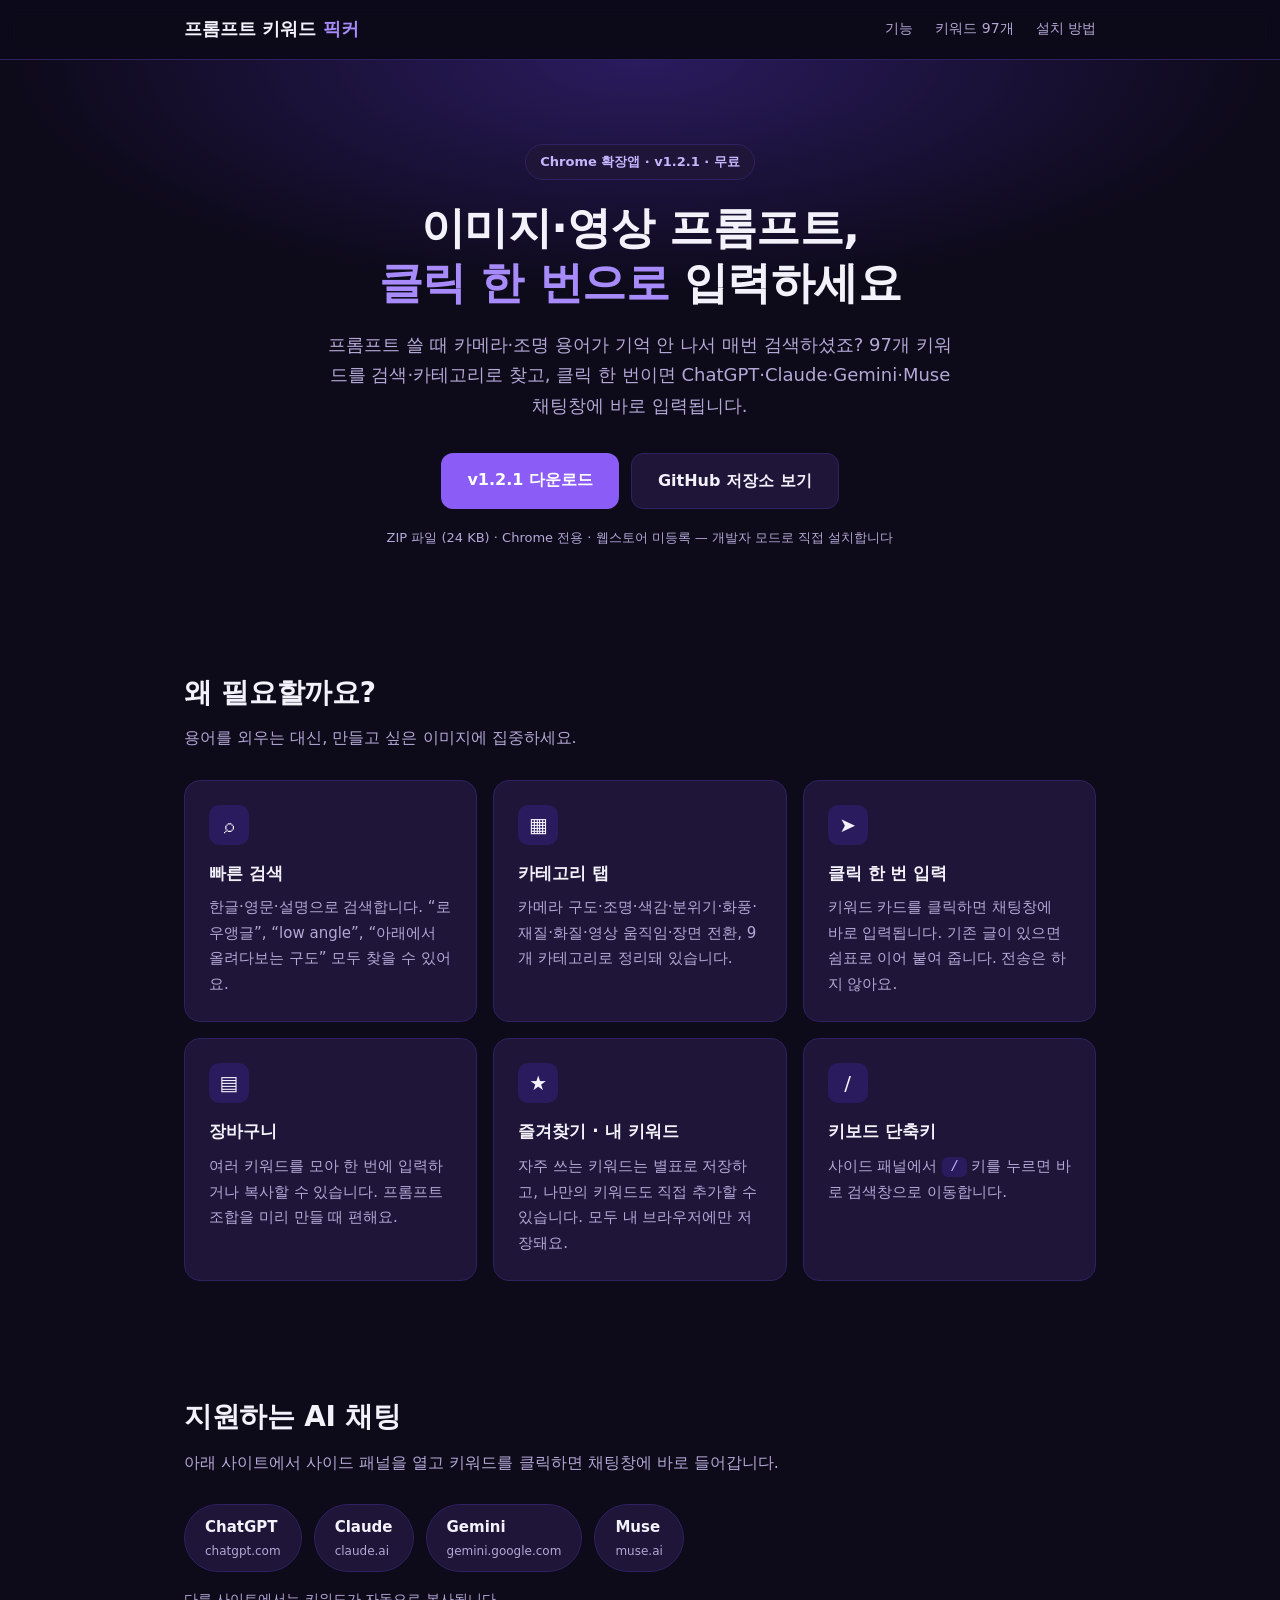
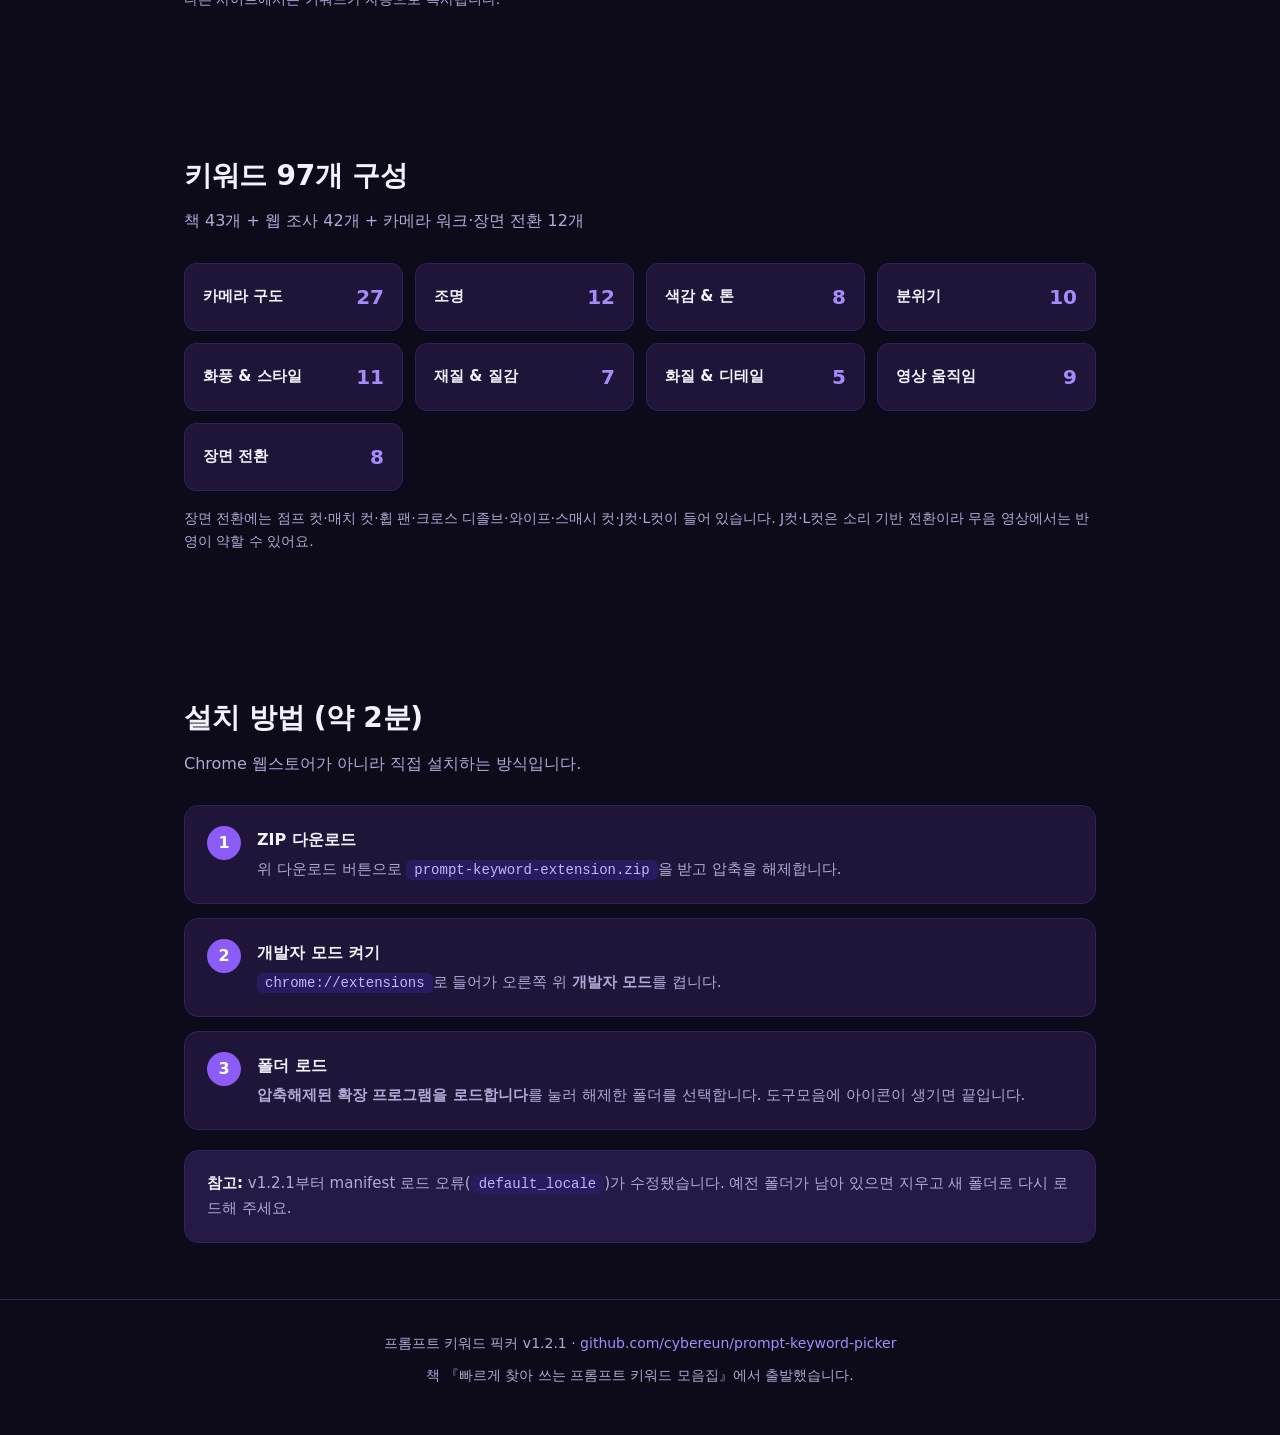
==== index.html @ 314d0440 "Add GitHub Pages promo site (index.html)" ====
<!DOCTYPE html>
<html lang="ko">
<head>
<meta charset="UTF-8">
<meta name="viewport" content="width=device-width, initial-scale=1.0">
<title>프롬프트 키워드 픽커 — 이미지·영상 프롬프트, 클릭 한 번으로</title>
<meta name="description" content="프롬프트 키워드 픽커는 Chrome 확장앱입니다. 97개 키워드를 검색·카테고리로 찾고, 클릭 한 번이면 ChatGPT·Claude·Gemini·Muse 채팅창에 바로 입력돼요.">
<style>
  :root{
    --bg:#0d0a1a; --bg2:#17112e; --card:#1e1538; --line:#2e2260;
    --violet:#8b5cf6; --violet2:#a78bfa; --lav:#c4b5fd;
    --text:#f3f1fa; --muted:#b3a8d6; --green:#34d399; --amber:#fbbf24;
  }
  *{margin:0;padding:0;box-sizing:border-box}
  body{background:var(--bg);color:var(--text);font-family:"Noto Sans KR","Malgun Gothic",system-ui,-apple-system,sans-serif;line-height:1.7}
  a{color:var(--violet2);text-decoration:none}
  .wrap{max-width:960px;margin:0 auto;padding:0 24px}
  header{position:sticky;top:0;background:rgba(13,10,26,.92);backdrop-filter:blur(8px);border-bottom:1px solid var(--line);z-index:10}
  nav{display:flex;align-items:center;justify-content:space-between;max-width:960px;margin:0 auto;padding:14px 24px}
  .logo{font-weight:800;font-size:18px;color:var(--text)}
  .logo span{color:var(--violet2)}
  nav ul{display:flex;gap:22px;list-style:none;font-size:14px}
  nav ul a{color:var(--muted)}
  nav ul a:hover{color:var(--text)}
  .hero{padding:84px 0 64px;text-align:center;background:radial-gradient(ellipse 70% 60% at 50% 0%,#2a1b5e 0%,var(--bg) 70%)}
  .badge{display:inline-block;background:var(--card);border:1px solid var(--line);color:var(--lav);font-size:13px;font-weight:700;padding:6px 14px;border-radius:999px;margin-bottom:20px}
  h1{font-size:44px;line-height:1.25;font-weight:800;letter-spacing:-.5px}
  h1 em{font-style:normal;color:var(--violet2)}
  .hero p.lead{color:var(--muted);font-size:18px;max-width:640px;margin:20px auto 0}
  .cta{display:flex;gap:12px;justify-content:center;margin-top:32px;flex-wrap:wrap}
  .btn{display:inline-block;padding:13px 26px;border-radius:12px;font-weight:700;font-size:16px}
  .btn-primary{background:var(--violet);color:#fff}
  .btn-primary:hover{background:#7c3aed}
  .btn-ghost{border:1px solid var(--line);color:var(--text);background:var(--card)}
  .btn-ghost:hover{border-color:var(--violet)}
  .meta{margin-top:18px;font-size:13px;color:var(--muted)}
  section{padding:56px 0}
  h2{font-size:28px;font-weight:800;margin-bottom:8px;letter-spacing:-.3px}
  .sub{color:var(--muted);margin-bottom:28px}
  .grid{display:grid;grid-template-columns:repeat(auto-fit,minmax(260px,1fr));gap:16px}
  .card{background:var(--card);border:1px solid var(--line);border-radius:16px;padding:24px}
  .card h3{font-size:17px;margin-bottom:8px}
  .card p{color:var(--muted);font-size:15px}
  .icon{width:40px;height:40px;border-radius:10px;background:#2a1b5e;display:flex;align-items:center;justify-content:center;font-size:20px;margin-bottom:14px}
  .sites{display:flex;gap:12px;flex-wrap:wrap}
  .site{background:var(--card);border:1px solid var(--line);border-radius:999px;padding:10px 20px;font-weight:700;font-size:15px}
  .site small{display:block;font-weight:400;color:var(--muted);font-size:12px}
  .cats{display:grid;grid-template-columns:repeat(auto-fit,minmax(180px,1fr));gap:12px}
  .cat{background:var(--card);border:1px solid var(--line);border-radius:12px;padding:16px 18px;display:flex;justify-content:space-between;align-items:center}
  .cat b{font-size:15px}
  .cat span{color:var(--violet2);font-weight:800;font-size:20px}
  .steps{counter-reset:step;display:grid;gap:14px}
  .step{background:var(--card);border:1px solid var(--line);border-radius:14px;padding:20px 22px;display:flex;gap:16px;align-items:flex-start}
  .step .num{flex:none;width:34px;height:34px;border-radius:50%;background:var(--violet);color:#fff;font-weight:800;display:flex;align-items:center;justify-content:center}
  .step h3{font-size:16px;margin-bottom:4px}
  .step p{color:var(--muted);font-size:15px}
  code{background:#2a1b5e;color:var(--lav);padding:2px 8px;border-radius:6px;font-size:14px}
  .note{background:#241a45;border:1px solid var(--line);border-radius:14px;padding:20px 22px;color:var(--muted);font-size:15px}
  .note b{color:var(--text)}
  footer{border-top:1px solid var(--line);padding:32px 0 48px;color:var(--muted);font-size:14px;text-align:center}
  @media(max-width:640px){h1{font-size:32px}.hero{padding:56px 0 44px}}
</style>
</head>
<body>
<header>
  <nav>
    <a class="logo" href="#">프롬프트 키워드 <span>픽커</span></a>
    <ul>
      <li><a href="#features">기능</a></li>
      <li><a href="#keywords">키워드 97개</a></li>
      <li><a href="#install">설치 방법</a></li>
    </ul>
  </nav>
</header>

<div class="hero">
  <div class="wrap">
    <div class="badge">Chrome 확장앱 · v1.2.1 · 무료</div>
    <h1>이미지·영상 프롬프트,<br><em>클릭 한 번으로</em> 입력하세요</h1>
    <p class="lead">프롬프트 쓸 때 카메라·조명 용어가 기억 안 나서 매번 검색하셨죠? 97개 키워드를 검색·카테고리로 찾고, 클릭 한 번이면 ChatGPT·Claude·Gemini·Muse 채팅창에 바로 입력됩니다.</p>
    <div class="cta">
      <a class="btn btn-primary" href="https://github.com/cybereun/prompt-keyword-picker/releases/download/v1.2.1/prompt-keyword-extension.zip">v1.2.1 다운로드</a>
      <a class="btn btn-ghost" href="https://github.com/cybereun/prompt-keyword-picker">GitHub 저장소 보기</a>
    </div>
    <p class="meta">ZIP 파일 (24 KB) · Chrome 전용 · 웹스토어 미등록 — 개발자 모드로 직접 설치합니다</p>
  </div>
</div>

<section id="features">
  <div class="wrap">
    <h2>왜 필요할까요?</h2>
    <p class="sub">용어를 외우는 대신, 만들고 싶은 이미지에 집중하세요.</p>
    <div class="grid">
      <div class="card"><div class="icon">⌕</div><h3>빠른 검색</h3><p>한글·영문·설명으로 검색합니다. “로우앵글”, “low angle”, “아래에서 올려다보는 구도” 모두 찾을 수 있어요.</p></div>
      <div class="card"><div class="icon">▦</div><h3>카테고리 탭</h3><p>카메라 구도·조명·색감·분위기·화풍·재질·화질·영상 움직임·장면 전환, 9개 카테고리로 정리돼 있습니다.</p></div>
      <div class="card"><div class="icon">➤</div><h3>클릭 한 번 입력</h3><p>키워드 카드를 클릭하면 채팅창에 바로 입력됩니다. 기존 글이 있으면 쉼표로 이어 붙여 줍니다. 전송은 하지 않아요.</p></div>
      <div class="card"><div class="icon">▤</div><h3>장바구니</h3><p>여러 키워드를 모아 한 번에 입력하거나 복사할 수 있습니다. 프롬프트 조합을 미리 만들 때 편해요.</p></div>
      <div class="card"><div class="icon">★</div><h3>즐겨찾기 · 내 키워드</h3><p>자주 쓰는 키워드는 별표로 저장하고, 나만의 키워드도 직접 추가할 수 있습니다. 모두 내 브라우저에만 저장돼요.</p></div>
      <div class="card"><div class="icon">/</div><h3>키보드 단축키</h3><p>사이드 패널에서 <code>/</code> 키를 누르면 바로 검색창으로 이동합니다.</p></div>
    </div>
  </div>
</section>

<section>
  <div class="wrap">
    <h2>지원하는 AI 채팅</h2>
    <p class="sub">아래 사이트에서 사이드 패널을 열고 키워드를 클릭하면 채팅창에 바로 들어갑니다.</p>
    <div class="sites">
      <div class="site">ChatGPT<small>chatgpt.com</small></div>
      <div class="site">Claude<small>claude.ai</small></div>
      <div class="site">Gemini<small>gemini.google.com</small></div>
      <div class="site">Muse<small>muse.ai</small></div>
    </div>
    <p class="sub" style="margin-top:16px;font-size:14px">다른 사이트에서는 키워드가 자동으로 복사됩니다.</p>
  </div>
</section>

<section id="keywords">
  <div class="wrap">
    <h2>키워드 97개 구성</h2>
    <p class="sub">책 43개 + 웹 조사 42개 + 카메라 워크·장면 전환 12개</p>
    <div class="cats">
      <div class="cat"><b>카메라 구도</b><span>27</span></div>
      <div class="cat"><b>조명</b><span>12</span></div>
      <div class="cat"><b>색감 &amp; 톤</b><span>8</span></div>
      <div class="cat"><b>분위기</b><span>10</span></div>
      <div class="cat"><b>화풍 &amp; 스타일</b><span>11</span></div>
      <div class="cat"><b>재질 &amp; 질감</b><span>7</span></div>
      <div class="cat"><b>화질 &amp; 디테일</b><span>5</span></div>
      <div class="cat"><b>영상 움직임</b><span>9</span></div>
      <div class="cat"><b>장면 전환</b><span>8</span></div>
    </div>
    <p class="sub" style="margin-top:16px;font-size:14px">장면 전환에는 점프 컷·매치 컷·휩 팬·크로스 디졸브·와이프·스매시 컷·J컷·L컷이 들어 있습니다. J컷·L컷은 소리 기반 전환이라 무음 영상에서는 반영이 약할 수 있어요.</p>
  </div>
</section>

<section id="install">
  <div class="wrap">
    <h2>설치 방법 (약 2분)</h2>
    <p class="sub">Chrome 웹스토어가 아니라 직접 설치하는 방식입니다.</p>
    <div class="steps">
      <div class="step"><div class="num">1</div><div><h3>ZIP 다운로드</h3><p>위 다운로드 버튼으로 <code>prompt-keyword-extension.zip</code>을 받고 압축을 해제합니다.</p></div></div>
      <div class="step"><div class="num">2</div><div><h3>개발자 모드 켜기</h3><p><code>chrome://extensions</code>로 들어가 오른쪽 위 <b>개발자 모드</b>를 켭니다.</p></div></div>
      <div class="step"><div class="num">3</div><div><h3>폴더 로드</h3><p><b>압축해제된 확장 프로그램을 로드합니다</b>를 눌러 해제한 폴더를 선택합니다. 도구모음에 아이콘이 생기면 끝입니다.</p></div></div>
    </div>
    <div class="note" style="margin-top:20px"><b>참고:</b> v1.2.1부터 manifest 로드 오류(<code>default_locale</code>)가 수정됐습니다. 예전 폴더가 남아 있으면 지우고 새 폴더로 다시 로드해 주세요.</div>
  </div>
</section>

<footer>
  <div class="wrap">
    <p>프롬프트 키워드 픽커 v1.2.1 · <a href="https://github.com/cybereun/prompt-keyword-picker">github.com/cybereun/prompt-keyword-picker</a></p>
    <p style="margin-top:8px">책 『빠르게 찾아 쓰는 프롬프트 키워드 모음집』에서 출발했습니다.</p>
  </div>
</footer>
</body>
</html>
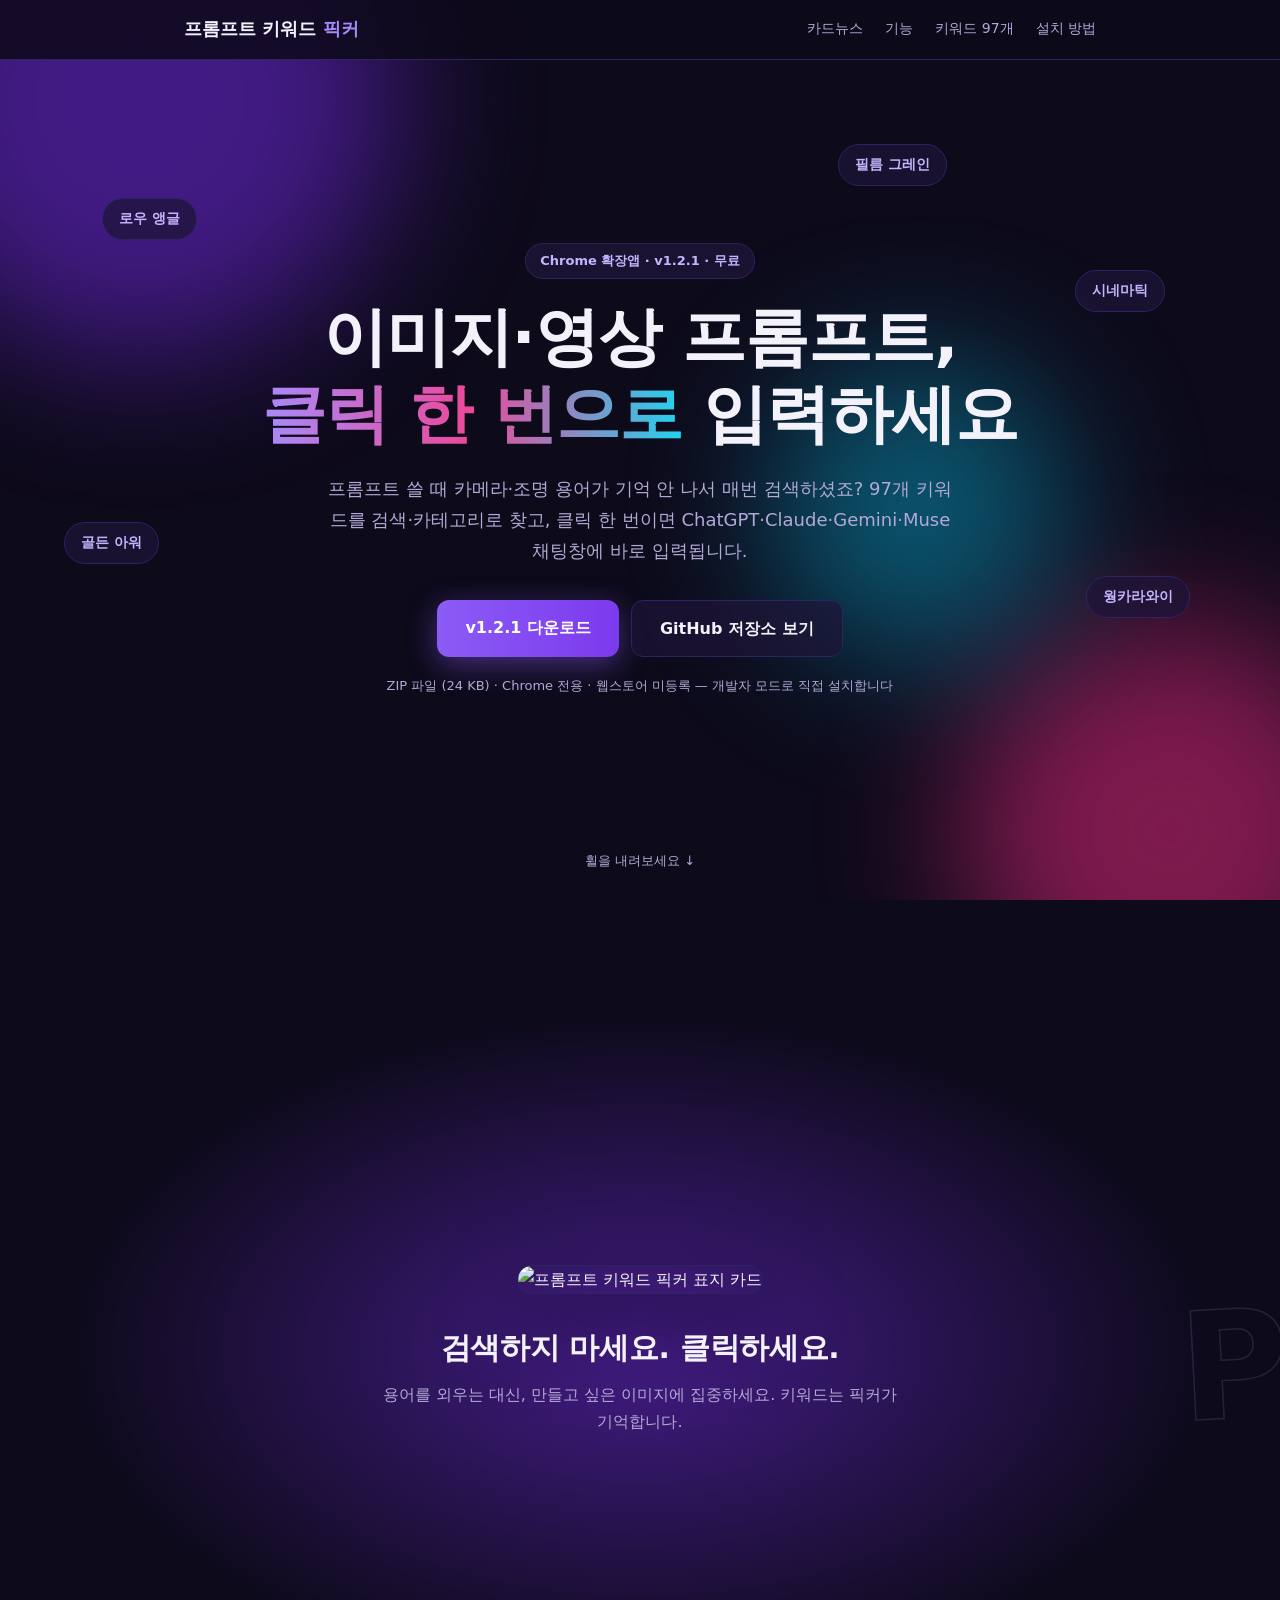
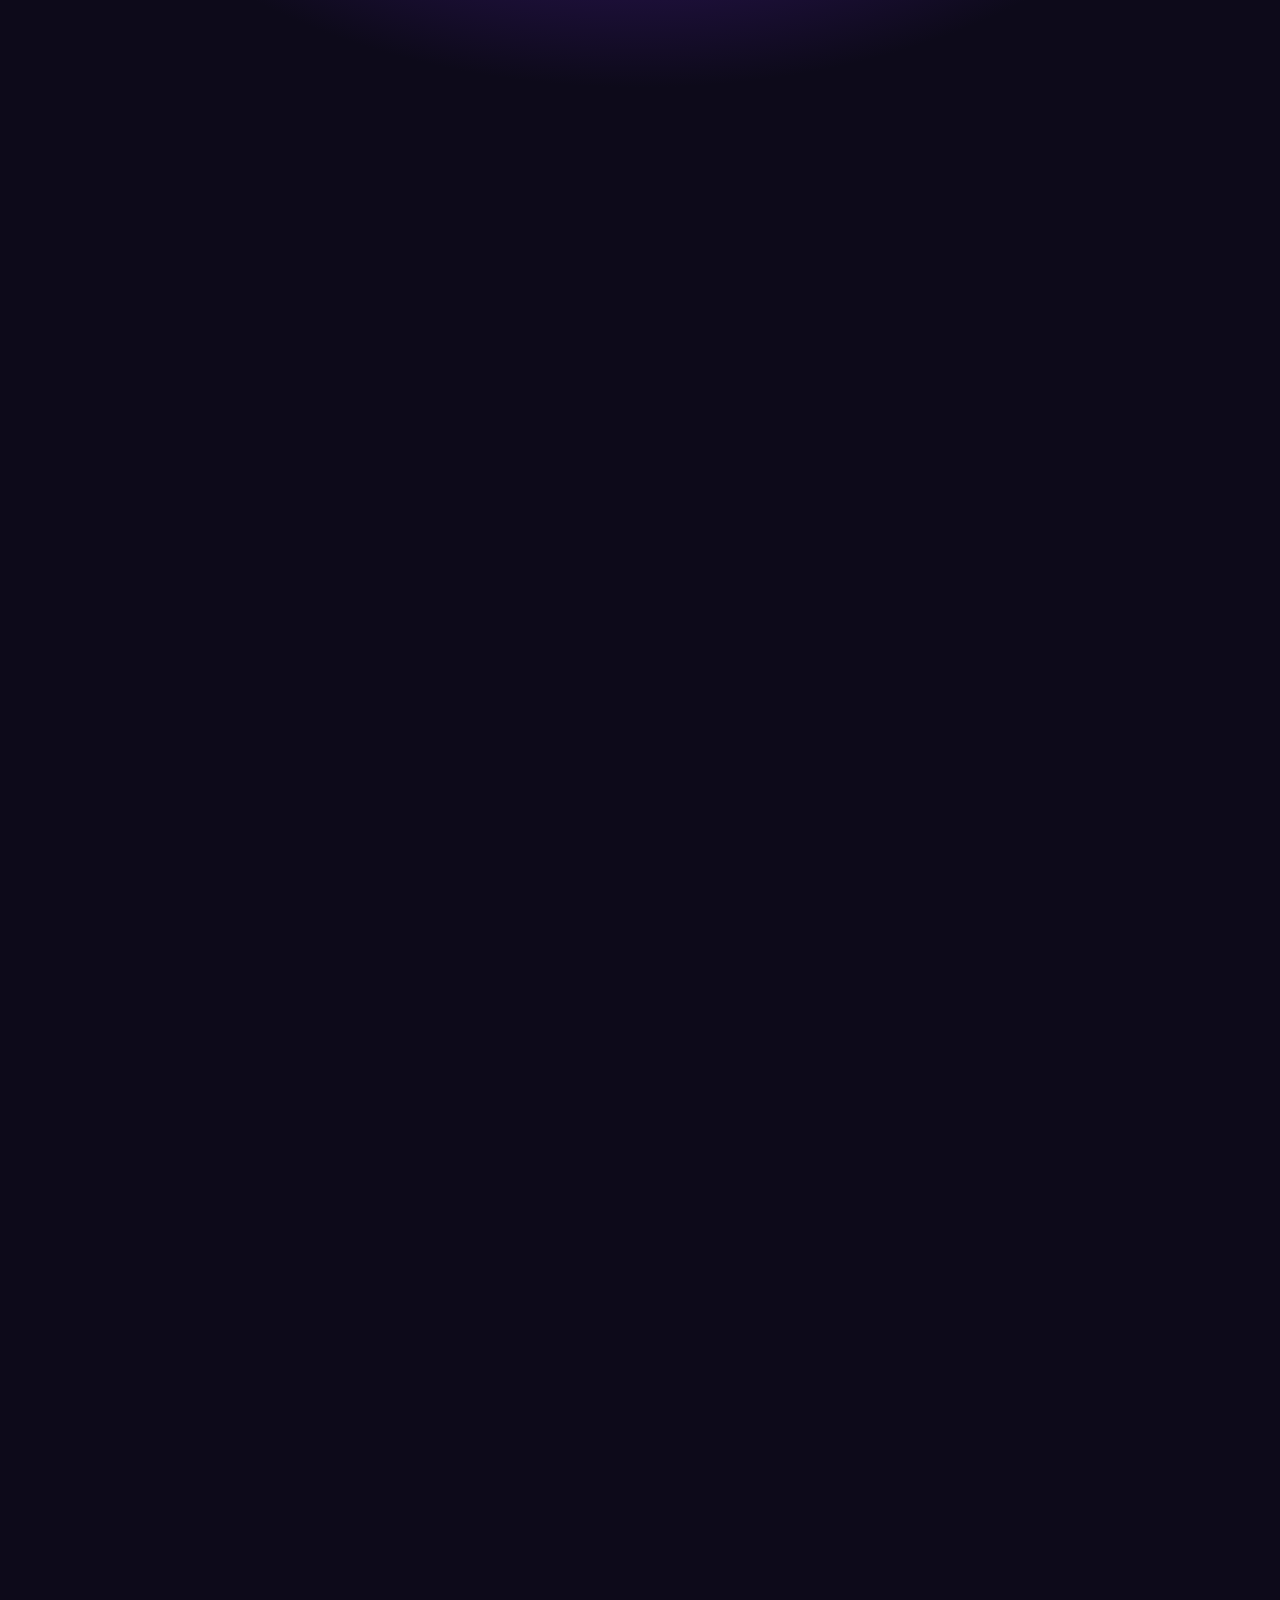
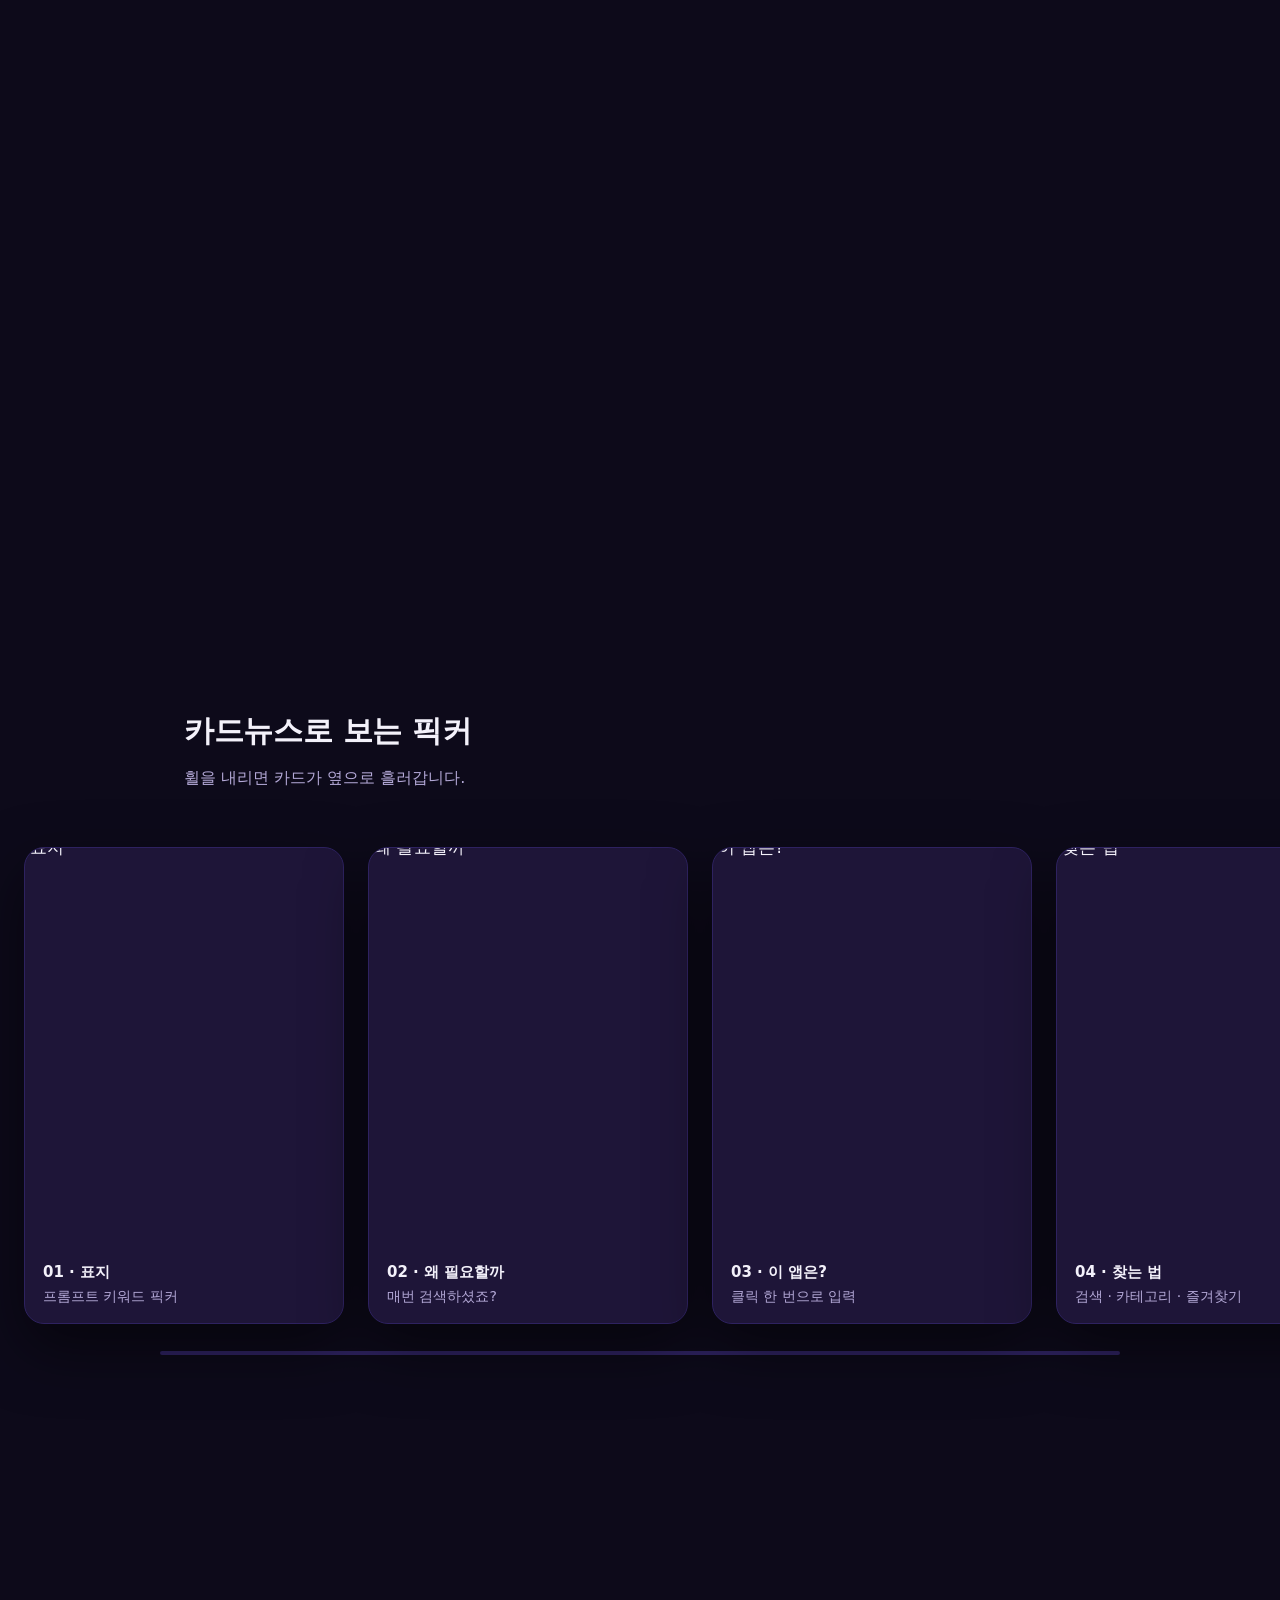
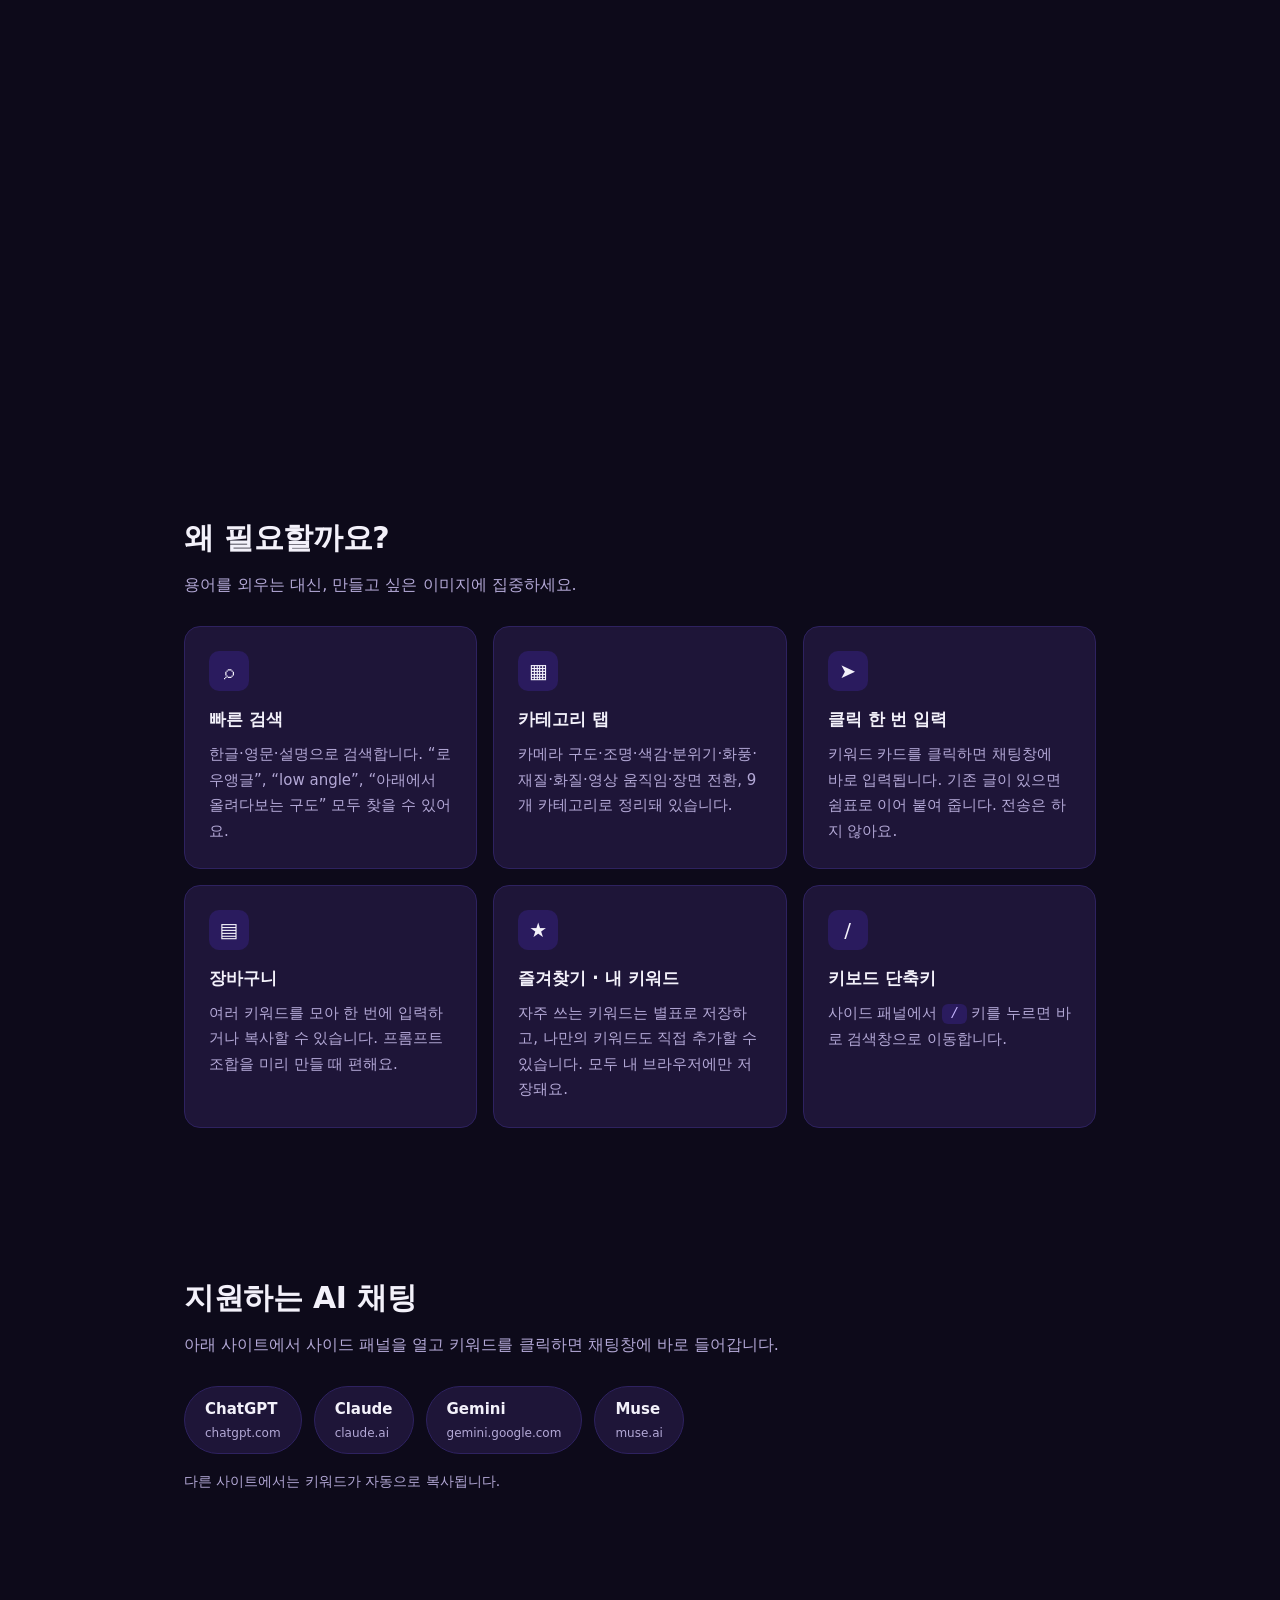
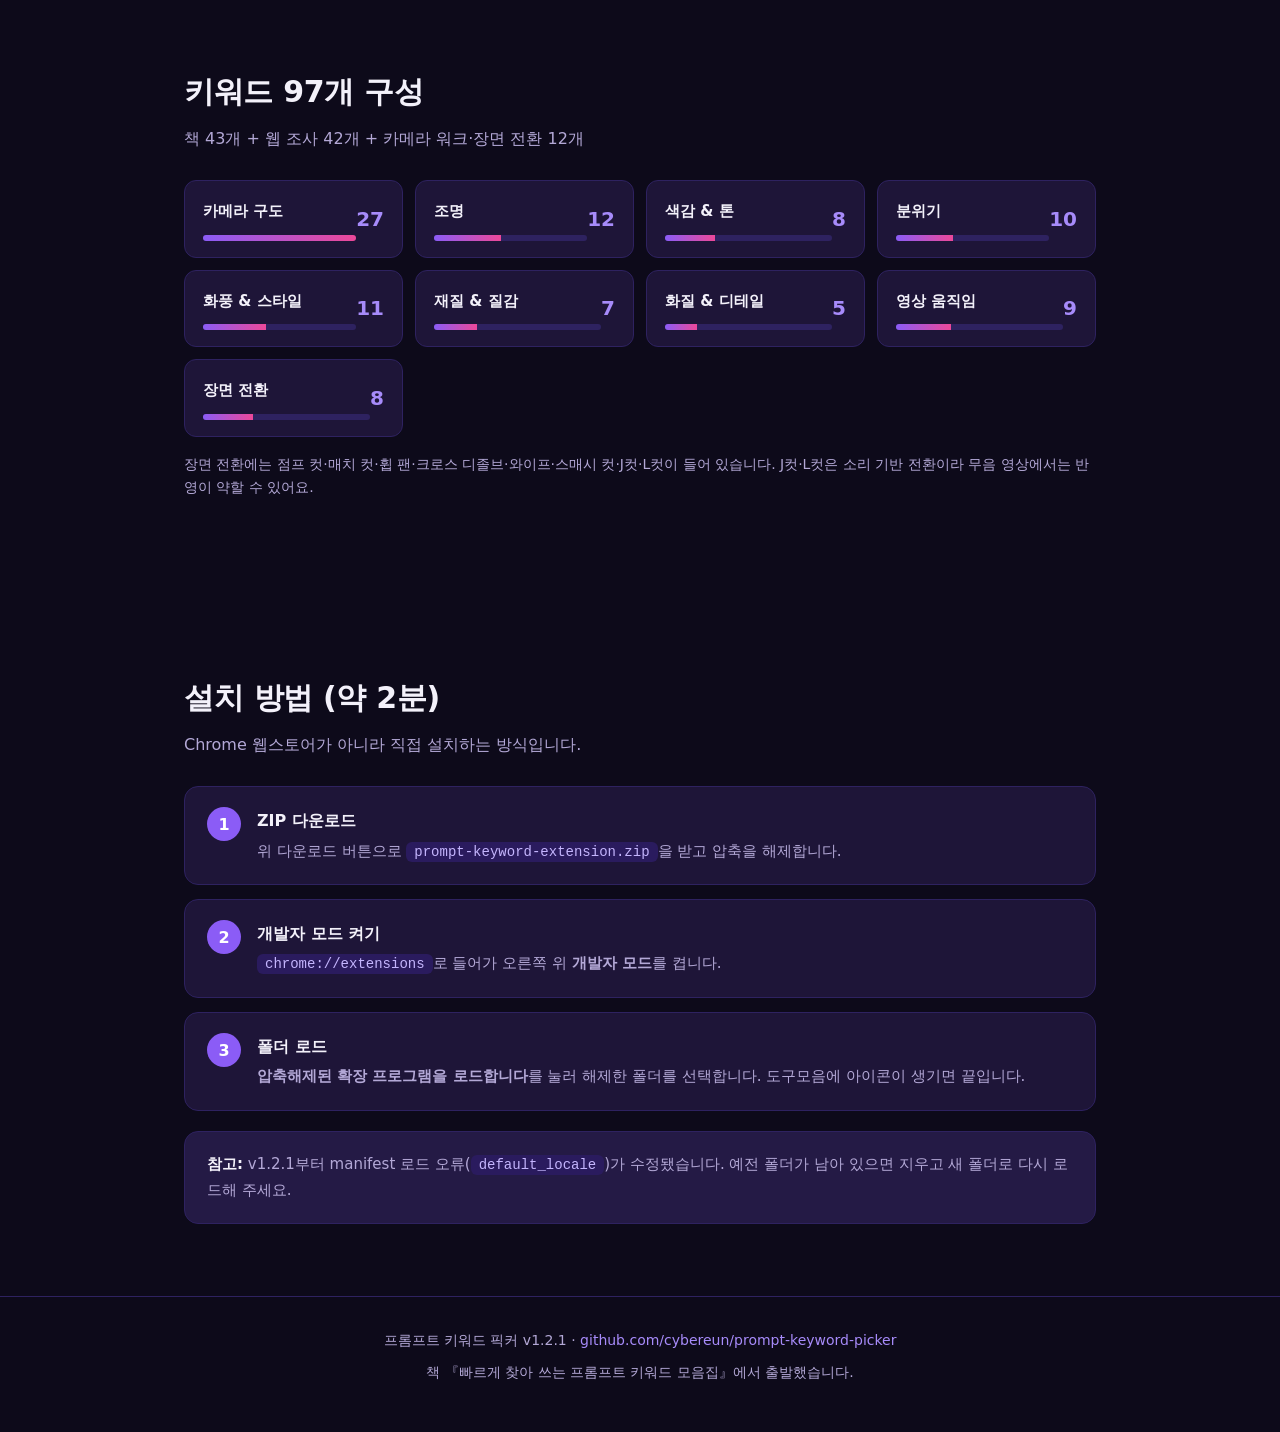
==== commit 5bd1758a: "Make promo page dynamic: scroll scenes, horizontal card gallery" ====
--- a/index.html
+++ b/index.html
@@ -8,48 +8,90 @@
 <style>
   :root{
     --bg:#0d0a1a; --bg2:#17112e; --card:#1e1538; --line:#2e2260;
-    --violet:#8b5cf6; --violet2:#a78bfa; --lav:#c4b5fd;
-    --text:#f3f1fa; --muted:#b3a8d6; --green:#34d399; --amber:#fbbf24;
+    --violet:#8b5cf6; --violet2:#a78bfa; --lav:#c4b5fd; --pink:#ec4899; --cyan:#22d3ee;
+    --text:#f3f1fa; --muted:#b3a8d6;
   }
   *{margin:0;padding:0;box-sizing:border-box}
-  body{background:var(--bg);color:var(--text);font-family:"Noto Sans KR","Malgun Gothic",system-ui,-apple-system,sans-serif;line-height:1.7}
+  html{scroll-behavior:smooth}
+  body{background:var(--bg);color:var(--text);font-family:"Noto Sans KR","Malgun Gothic",system-ui,-apple-system,sans-serif;line-height:1.7;overflow-x:hidden}
   a{color:var(--violet2);text-decoration:none}
   .wrap{max-width:960px;margin:0 auto;padding:0 24px}
-  header{position:sticky;top:0;background:rgba(13,10,26,.92);backdrop-filter:blur(8px);border-bottom:1px solid var(--line);z-index:10}
+  /* progress bar */
+  #progress{position:fixed;top:0;left:0;height:3px;width:0;background:linear-gradient(90deg,var(--violet),var(--pink),var(--cyan));z-index:50}
+  header{position:fixed;top:0;left:0;right:0;background:rgba(13,10,26,.85);backdrop-filter:blur(10px);border-bottom:1px solid var(--line);z-index:40}
   nav{display:flex;align-items:center;justify-content:space-between;max-width:960px;margin:0 auto;padding:14px 24px}
   .logo{font-weight:800;font-size:18px;color:var(--text)}
   .logo span{color:var(--violet2)}
   nav ul{display:flex;gap:22px;list-style:none;font-size:14px}
   nav ul a{color:var(--muted)}
   nav ul a:hover{color:var(--text)}
-  .hero{padding:84px 0 64px;text-align:center;background:radial-gradient(ellipse 70% 60% at 50% 0%,#2a1b5e 0%,var(--bg) 70%)}
-  .badge{display:inline-block;background:var(--card);border:1px solid var(--line);color:var(--lav);font-size:13px;font-weight:700;padding:6px 14px;border-radius:999px;margin-bottom:20px}
-  h1{font-size:44px;line-height:1.25;font-weight:800;letter-spacing:-.5px}
-  h1 em{font-style:normal;color:var(--violet2)}
-  .hero p.lead{color:var(--muted);font-size:18px;max-width:640px;margin:20px auto 0}
-  .cta{display:flex;gap:12px;justify-content:center;margin-top:32px;flex-wrap:wrap}
-  .btn{display:inline-block;padding:13px 26px;border-radius:12px;font-weight:700;font-size:16px}
-  .btn-primary{background:var(--violet);color:#fff}
-  .btn-primary:hover{background:#7c3aed}
-  .btn-ghost{border:1px solid var(--line);color:var(--text);background:var(--card)}
-  .btn-ghost:hover{border-color:var(--violet)}
+  /* hero */
+  .hero{position:relative;min-height:100vh;display:flex;align-items:center;justify-content:center;text-align:center;overflow:hidden;padding:120px 24px 80px}
+  .orb{position:absolute;border-radius:50%;filter:blur(70px);opacity:.55;pointer-events:none}
+  .orb1{width:520px;height:520px;background:#6d28d9;top:-160px;left:-120px;animation:drift 14s ease-in-out infinite alternate}
+  .orb2{width:420px;height:420px;background:#db2777;bottom:-140px;right:-100px;animation:drift 18s ease-in-out infinite alternate-reverse}
+  .orb3{width:300px;height:300px;background:#0891b2;top:40%;left:60%;animation:drift 11s ease-in-out infinite alternate}
+  @keyframes drift{from{transform:translate(0,0) scale(1)}to{transform:translate(60px,40px) scale(1.15)}}
+  .hero-inner{position:relative;z-index:2}
+  .badge{display:inline-block;background:rgba(30,21,56,.8);border:1px solid var(--line);color:var(--lav);font-size:13px;font-weight:700;padding:6px 14px;border-radius:999px;margin-bottom:20px}
+  h1{font-size:clamp(36px,7vw,64px);line-height:1.2;font-weight:800;letter-spacing:-1px}
+  h1 .grad{background:linear-gradient(90deg,var(--violet2),var(--pink),var(--cyan));-webkit-background-clip:text;background-clip:text;color:transparent}
+  .hero p.lead{color:var(--muted);font-size:18px;max-width:640px;margin:22px auto 0}
+  .cta{display:flex;gap:12px;justify-content:center;margin-top:34px;flex-wrap:wrap}
+  .btn{display:inline-block;padding:14px 28px;border-radius:12px;font-weight:700;font-size:16px;transition:transform .2s,box-shadow .2s}
+  .btn:hover{transform:translateY(-2px)}
+  .btn-primary{background:linear-gradient(90deg,var(--violet),#7c3aed);color:#fff;box-shadow:0 8px 30px rgba(139,92,246,.45)}
+  .btn-ghost{border:1px solid var(--line);color:var(--text);background:rgba(30,21,56,.7)}
   .meta{margin-top:18px;font-size:13px;color:var(--muted)}
-  section{padding:56px 0}
-  h2{font-size:28px;font-weight:800;margin-bottom:8px;letter-spacing:-.3px}
+  .chip{position:absolute;padding:8px 16px;border-radius:999px;background:rgba(30,21,56,.75);border:1px solid var(--line);font-size:14px;font-weight:700;color:var(--lav);white-space:nowrap;animation:float 6s ease-in-out infinite;pointer-events:none;z-index:1}
+  @keyframes float{0%,100%{transform:translateY(0)}50%{transform:translateY(-16px)}}
+  .scroll-hint{position:absolute;bottom:28px;left:50%;transform:translateX(-50%);color:var(--muted);font-size:13px;z-index:2;animation:bob 1.8s ease-in-out infinite}
+  @keyframes bob{0%,100%{transform:translate(-50%,0)}50%{transform:translate(-50%,8px)}}
+  /* reveal on scroll */
+  .reveal{opacity:0;transform:translateY(36px);transition:opacity .8s ease,transform .8s ease}
+  .reveal.visible{opacity:1;transform:none}
+  section{padding:72px 0;position:relative}
+  h2{font-size:30px;font-weight:800;margin-bottom:8px;letter-spacing:-.3px}
   .sub{color:var(--muted);margin-bottom:28px}
+  /* scene: sticky scroll-driven morph */
+  .scene-wrap{height:320vh;position:relative}
+  .scene{position:sticky;top:0;height:100vh;display:flex;align-items:center;justify-content:center;overflow:hidden}
+  .scene-bg{position:absolute;inset:0;background:radial-gradient(ellipse 60% 50% at 50% 50%,#3b1d7a 0%,var(--bg) 75%);transition:background .2s}
+  .scene-word{position:absolute;font-size:clamp(48px,12vw,150px);font-weight:800;white-space:nowrap;color:transparent;-webkit-text-stroke:1.5px rgba(196,181,253,.35);pointer-events:none}
+  .scene-card{position:relative;z-index:2;text-align:center;padding:0 24px}
+  .scene-card img{width:min(300px,64vw);border-radius:20px;box-shadow:0 30px 80px rgba(0,0,0,.6);border:1px solid var(--line)}
+  .scene-card h2{margin-top:28px}
+  .scene-card p{color:var(--muted);max-width:520px;margin:8px auto 0}
+  /* horizontal gallery driven by wheel */
+  .h-wrap{height:340vh;position:relative}
+  .h-sticky{position:sticky;top:0;height:100vh;overflow:hidden;display:flex;flex-direction:column;justify-content:center}
+  .h-head{max-width:960px;margin:0 auto 28px;padding:0 24px;width:100%}
+  .h-track{display:flex;gap:24px;padding:0 24px;will-change:transform;width:max-content}
+  .h-card{flex:none;width:min(320px,74vw);border-radius:20px;overflow:hidden;border:1px solid var(--line);box-shadow:0 24px 60px rgba(0,0,0,.5);background:var(--card)}
+  .h-card img{width:100%;display:block;aspect-ratio:4/5;object-fit:cover;transform:scale(1.08);transition:transform .3s}
+  .h-card:hover img{transform:scale(1)}
+  .h-card .cap{padding:14px 18px;font-size:14px;color:var(--muted)}
+  .h-card .cap b{color:var(--text);display:block;font-size:15px}
+  .h-progress{height:4px;background:var(--line);border-radius:99px;margin:28px auto 0;max-width:960px;width:calc(100% - 48px);overflow:hidden}
+  .h-progress i{display:block;height:100%;width:0;background:linear-gradient(90deg,var(--violet),var(--pink))}
+  /* features */
   .grid{display:grid;grid-template-columns:repeat(auto-fit,minmax(260px,1fr));gap:16px}
-  .card{background:var(--card);border:1px solid var(--line);border-radius:16px;padding:24px}
+  .card{background:var(--card);border:1px solid var(--line);border-radius:16px;padding:24px;transition:transform .3s,border-color .3s}
+  .card:hover{transform:translateY(-6px);border-color:var(--violet)}
   .card h3{font-size:17px;margin-bottom:8px}
   .card p{color:var(--muted);font-size:15px}
   .icon{width:40px;height:40px;border-radius:10px;background:#2a1b5e;display:flex;align-items:center;justify-content:center;font-size:20px;margin-bottom:14px}
   .sites{display:flex;gap:12px;flex-wrap:wrap}
-  .site{background:var(--card);border:1px solid var(--line);border-radius:999px;padding:10px 20px;font-weight:700;font-size:15px}
+  .site{background:var(--card);border:1px solid var(--line);border-radius:999px;padding:10px 20px;font-weight:700;font-size:15px;transition:transform .2s}
+  .site:hover{transform:translateY(-3px)}
   .site small{display:block;font-weight:400;color:var(--muted);font-size:12px}
   .cats{display:grid;grid-template-columns:repeat(auto-fit,minmax(180px,1fr));gap:12px}
   .cat{background:var(--card);border:1px solid var(--line);border-radius:12px;padding:16px 18px;display:flex;justify-content:space-between;align-items:center}
   .cat b{font-size:15px}
   .cat span{color:var(--violet2);font-weight:800;font-size:20px}
-  .steps{counter-reset:step;display:grid;gap:14px}
+  .bar{height:6px;background:var(--line);border-radius:99px;margin-top:10px;overflow:hidden}
+  .bar i{display:block;height:100%;width:0;background:linear-gradient(90deg,var(--violet),var(--pink));transition:width 1s ease}
+  .steps{display:grid;gap:14px}
   .step{background:var(--card);border:1px solid var(--line);border-radius:14px;padding:20px 22px;display:flex;gap:16px;align-items:flex-start}
   .step .num{flex:none;width:34px;height:34px;border-radius:50%;background:var(--violet);color:#fff;font-weight:800;display:flex;align-items:center;justify-content:center}
   .step h3{font-size:16px;margin-bottom:4px}
@@ -58,14 +100,25 @@
   .note{background:#241a45;border:1px solid var(--line);border-radius:14px;padding:20px 22px;color:var(--muted);font-size:15px}
   .note b{color:var(--text)}
   footer{border-top:1px solid var(--line);padding:32px 0 48px;color:var(--muted);font-size:14px;text-align:center}
-  @media(max-width:640px){h1{font-size:32px}.hero{padding:56px 0 44px}}
+  @media(max-width:640px){
+    .chip{display:none}
+    .h-card{width:78vw}
+    section{padding:56px 0}
+  }
+  @media (prefers-reduced-motion: reduce){
+    *,*::before,*::after{animation:none!important;transition:none!important}
+    .reveal{opacity:1;transform:none}
+    html{scroll-behavior:auto}
+  }
 </style>
 </head>
 <body>
+<div id="progress"></div>
 <header>
   <nav>
     <a class="logo" href="#">프롬프트 키워드 <span>픽커</span></a>
     <ul>
+      <li><a href="#gallery">카드뉴스</a></li>
       <li><a href="#features">기능</a></li>
       <li><a href="#keywords">키워드 97개</a></li>
       <li><a href="#install">설치 방법</a></li>
@@ -73,10 +126,16 @@
   </nav>
 </header>
 
-<div class="hero">
-  <div class="wrap">
+<div class="hero" id="hero">
+  <div class="orb orb1"></div><div class="orb orb2"></div><div class="orb orb3"></div>
+  <span class="chip" style="top:22%;left:8%;animation-delay:.2s" data-depth="30">로우 앵글</span>
+  <span class="chip" style="top:30%;right:9%;animation-delay:1s" data-depth="50">시네마틱</span>
+  <span class="chip" style="top:58%;left:5%;animation-delay:1.6s" data-depth="40">골든 아워</span>
+  <span class="chip" style="top:64%;right:7%;animation-delay:.6s" data-depth="60">웡카라와이</span>
+  <span class="chip" style="top:16%;right:26%;animation-delay:2s" data-depth="20">필름 그레인</span>
+  <div class="hero-inner">
     <div class="badge">Chrome 확장앱 · v1.2.1 · 무료</div>
-    <h1>이미지·영상 프롬프트,<br><em>클릭 한 번으로</em> 입력하세요</h1>
+    <h1>이미지·영상 프롬프트,<br><span class="grad">클릭 한 번으로</span> 입력하세요</h1>
     <p class="lead">프롬프트 쓸 때 카메라·조명 용어가 기억 안 나서 매번 검색하셨죠? 97개 키워드를 검색·카테고리로 찾고, 클릭 한 번이면 ChatGPT·Claude·Gemini·Muse 채팅창에 바로 입력됩니다.</p>
     <div class="cta">
       <a class="btn btn-primary" href="https://github.com/cybereun/prompt-keyword-picker/releases/download/v1.2.1/prompt-keyword-extension.zip">v1.2.1 다운로드</a>
@@ -84,66 +143,98 @@
     </div>
     <p class="meta">ZIP 파일 (24 KB) · Chrome 전용 · 웹스토어 미등록 — 개발자 모드로 직접 설치합니다</p>
   </div>
+  <div class="scroll-hint">휠을 내려보세요 ↓</div>
 </div>
 
+<div class="scene-wrap" id="sceneWrap">
+  <div class="scene">
+    <div class="scene-bg" id="sceneBg"></div>
+    <div class="scene-word" id="sceneWord">PROMPT</div>
+    <div class="scene-card" id="sceneCard">
+      <img src="images/01_cover.png" alt="프롬프트 키워드 픽커 표지 카드">
+      <h2 id="sceneTitle">검색하지 마세요. 클릭하세요.</h2>
+      <p id="sceneText">용어를 외우는 대신, 만들고 싶은 이미지에 집중하세요. 키워드는 픽커가 기억합니다.</p>
+    </div>
+  </div>
+</div>
+
+<div class="h-wrap" id="gallery">
+  <div class="h-sticky">
+    <div class="h-head">
+      <h2>카드뉴스로 보는 픽커</h2>
+      <p class="sub">휠을 내리면 카드가 옆으로 흘러갑니다.</p>
+    </div>
+    <div class="h-track" id="hTrack">
+      <div class="h-card"><img src="images/01_cover.png" alt="표지"><div class="cap"><b>01 · 표지</b>프롬프트 키워드 픽커</div></div>
+      <div class="h-card"><img src="images/02_problem.png" alt="왜 필요할까"><div class="cap"><b>02 · 왜 필요할까</b>매번 검색하셨죠?</div></div>
+      <div class="h-card"><img src="images/03_what.png" alt="이 앱은?"><div class="cap"><b>03 · 이 앱은?</b>클릭 한 번으로 입력</div></div>
+      <div class="h-card"><img src="images/04_find.png" alt="찾는 법"><div class="cap"><b>04 · 찾는 법</b>검색 · 카테고리 · 즐겨찾기</div></div>
+      <div class="h-card"><img src="images/05_use.png" alt="쓰는 법"><div class="cap"><b>05 · 쓰는 법</b>채팅창에 바로 입력</div></div>
+      <div class="h-card"><img src="images/06_inside.png" alt="97개 구성"><div class="cap"><b>06 · 97개 구성</b>9개 카테고리</div></div>
+      <div class="h-card"><img src="images/07_install.png" alt="설치 방법"><div class="cap"><b>07 · 설치 방법</b>2분이면 끝</div></div>
+    </div>
+    <div class="h-progress"><i id="hBar"></i></div>
+  </div>
+</div>
+
 <section id="features">
   <div class="wrap">
-    <h2>왜 필요할까요?</h2>
-    <p class="sub">용어를 외우는 대신, 만들고 싶은 이미지에 집중하세요.</p>
+    <h2 class="reveal">왜 필요할까요?</h2>
+    <p class="sub reveal">용어를 외우는 대신, 만들고 싶은 이미지에 집중하세요.</p>
     <div class="grid">
-      <div class="card"><div class="icon">⌕</div><h3>빠른 검색</h3><p>한글·영문·설명으로 검색합니다. “로우앵글”, “low angle”, “아래에서 올려다보는 구도” 모두 찾을 수 있어요.</p></div>
-      <div class="card"><div class="icon">▦</div><h3>카테고리 탭</h3><p>카메라 구도·조명·색감·분위기·화풍·재질·화질·영상 움직임·장면 전환, 9개 카테고리로 정리돼 있습니다.</p></div>
-      <div class="card"><div class="icon">➤</div><h3>클릭 한 번 입력</h3><p>키워드 카드를 클릭하면 채팅창에 바로 입력됩니다. 기존 글이 있으면 쉼표로 이어 붙여 줍니다. 전송은 하지 않아요.</p></div>
-      <div class="card"><div class="icon">▤</div><h3>장바구니</h3><p>여러 키워드를 모아 한 번에 입력하거나 복사할 수 있습니다. 프롬프트 조합을 미리 만들 때 편해요.</p></div>
-      <div class="card"><div class="icon">★</div><h3>즐겨찾기 · 내 키워드</h3><p>자주 쓰는 키워드는 별표로 저장하고, 나만의 키워드도 직접 추가할 수 있습니다. 모두 내 브라우저에만 저장돼요.</p></div>
-      <div class="card"><div class="icon">/</div><h3>키보드 단축키</h3><p>사이드 패널에서 <code>/</code> 키를 누르면 바로 검색창으로 이동합니다.</p></div>
+      <div class="card reveal"><div class="icon">⌕</div><h3>빠른 검색</h3><p>한글·영문·설명으로 검색합니다. “로우앵글”, “low angle”, “아래에서 올려다보는 구도” 모두 찾을 수 있어요.</p></div>
+      <div class="card reveal"><div class="icon">▦</div><h3>카테고리 탭</h3><p>카메라 구도·조명·색감·분위기·화풍·재질·화질·영상 움직임·장면 전환, 9개 카테고리로 정리돼 있습니다.</p></div>
+      <div class="card reveal"><div class="icon">➤</div><h3>클릭 한 번 입력</h3><p>키워드 카드를 클릭하면 채팅창에 바로 입력됩니다. 기존 글이 있으면 쉼표로 이어 붙여 줍니다. 전송은 하지 않아요.</p></div>
+      <div class="card reveal"><div class="icon">▤</div><h3>장바구니</h3><p>여러 키워드를 모아 한 번에 입력하거나 복사할 수 있습니다. 프롬프트 조합을 미리 만들 때 편해요.</p></div>
+      <div class="card reveal"><div class="icon">★</div><h3>즐겨찾기 · 내 키워드</h3><p>자주 쓰는 키워드는 별표로 저장하고, 나만의 키워드도 직접 추가할 수 있습니다. 모두 내 브라우저에만 저장돼요.</p></div>
+      <div class="card reveal"><div class="icon">/</div><h3>키보드 단축키</h3><p>사이드 패널에서 <code>/</code> 키를 누르면 바로 검색창으로 이동합니다.</p></div>
     </div>
   </div>
 </section>
 
 <section>
   <div class="wrap">
-    <h2>지원하는 AI 채팅</h2>
-    <p class="sub">아래 사이트에서 사이드 패널을 열고 키워드를 클릭하면 채팅창에 바로 들어갑니다.</p>
-    <div class="sites">
+    <h2 class="reveal">지원하는 AI 채팅</h2>
+    <p class="sub reveal">아래 사이트에서 사이드 패널을 열고 키워드를 클릭하면 채팅창에 바로 들어갑니다.</p>
+    <div class="sites reveal">
       <div class="site">ChatGPT<small>chatgpt.com</small></div>
       <div class="site">Claude<small>claude.ai</small></div>
       <div class="site">Gemini<small>gemini.google.com</small></div>
       <div class="site">Muse<small>muse.ai</small></div>
     </div>
-    <p class="sub" style="margin-top:16px;font-size:14px">다른 사이트에서는 키워드가 자동으로 복사됩니다.</p>
+    <p class="sub reveal" style="margin-top:16px;font-size:14px">다른 사이트에서는 키워드가 자동으로 복사됩니다.</p>
   </div>
 </section>
 
 <section id="keywords">
   <div class="wrap">
-    <h2>키워드 97개 구성</h2>
-    <p class="sub">책 43개 + 웹 조사 42개 + 카메라 워크·장면 전환 12개</p>
-    <div class="cats">
-      <div class="cat"><b>카메라 구도</b><span>27</span></div>
-      <div class="cat"><b>조명</b><span>12</span></div>
-      <div class="cat"><b>색감 &amp; 톤</b><span>8</span></div>
-      <div class="cat"><b>분위기</b><span>10</span></div>
-      <div class="cat"><b>화풍 &amp; 스타일</b><span>11</span></div>
-      <div class="cat"><b>재질 &amp; 질감</b><span>7</span></div>
-      <div class="cat"><b>화질 &amp; 디테일</b><span>5</span></div>
-      <div class="cat"><b>영상 움직임</b><span>9</span></div>
-      <div class="cat"><b>장면 전환</b><span>8</span></div>
-    </div>
-    <p class="sub" style="margin-top:16px;font-size:14px">장면 전환에는 점프 컷·매치 컷·휩 팬·크로스 디졸브·와이프·스매시 컷·J컷·L컷이 들어 있습니다. J컷·L컷은 소리 기반 전환이라 무음 영상에서는 반영이 약할 수 있어요.</p>
+    <h2 class="reveal">키워드 97개 구성</h2>
+    <p class="sub reveal">책 43개 + 웹 조사 42개 + 카메라 워크·장면 전환 12개</p>
+    <div class="cats reveal">
+      <div class="cat"><div style="flex:1"><b>카메라 구도</b><div class="bar"><i data-w="100"></i></div></div><span>27</span></div>
+      <div class="cat"><div style="flex:1"><b>조명</b><div class="bar"><i data-w="44"></i></div></div><span>12</span></div>
+      <div class="cat"><div style="flex:1"><b>색감 &amp; 톤</b><div class="bar"><i data-w="30"></i></div></div><span>8</span></div>
+      <div class="cat"><div style="flex:1"><b>분위기</b><div class="bar"><i data-w="37"></i></div></div><span>10</span></div>
+      <div class="cat"><div style="flex:1"><b>화풍 &amp; 스타일</b><div class="bar"><i data-w="41"></i></div></div><span>11</span></div>
+      <div class="cat"><div style="flex:1"><b>재질 &amp; 질감</b><div class="bar"><i data-w="26"></i></div></div><span>7</span></div>
+      <div class="cat"><div style="flex:1"><b>화질 &amp; 디테일</b><div class="bar"><i data-w="19"></i></div></div><span>5</span></div>
+      <div class="cat"><div style="flex:1"><b>영상 움직임</b><div class="bar"><i data-w="33"></i></div></div><span>9</span></div>
+      <div class="cat"><div style="flex:1"><b>장면 전환</b><div class="bar"><i data-w="30"></i></div></div><span>8</span></div>
+    </div>
+    <p class="sub reveal" style="margin-top:16px;font-size:14px">장면 전환에는 점프 컷·매치 컷·휩 팬·크로스 디졸브·와이프·스매시 컷·J컷·L컷이 들어 있습니다. J컷·L컷은 소리 기반 전환이라 무음 영상에서는 반영이 약할 수 있어요.</p>
   </div>
 </section>
 
 <section id="install">
   <div class="wrap">
-    <h2>설치 방법 (약 2분)</h2>
-    <p class="sub">Chrome 웹스토어가 아니라 직접 설치하는 방식입니다.</p>
+    <h2 class="reveal">설치 방법 (약 2분)</h2>
+    <p class="sub reveal">Chrome 웹스토어가 아니라 직접 설치하는 방식입니다.</p>
     <div class="steps">
-      <div class="step"><div class="num">1</div><div><h3>ZIP 다운로드</h3><p>위 다운로드 버튼으로 <code>prompt-keyword-extension.zip</code>을 받고 압축을 해제합니다.</p></div></div>
-      <div class="step"><div class="num">2</div><div><h3>개발자 모드 켜기</h3><p><code>chrome://extensions</code>로 들어가 오른쪽 위 <b>개발자 모드</b>를 켭니다.</p></div></div>
-      <div class="step"><div class="num">3</div><div><h3>폴더 로드</h3><p><b>압축해제된 확장 프로그램을 로드합니다</b>를 눌러 해제한 폴더를 선택합니다. 도구모음에 아이콘이 생기면 끝입니다.</p></div></div>
-    </div>
-    <div class="note" style="margin-top:20px"><b>참고:</b> v1.2.1부터 manifest 로드 오류(<code>default_locale</code>)가 수정됐습니다. 예전 폴더가 남아 있으면 지우고 새 폴더로 다시 로드해 주세요.</div>
+      <div class="step reveal"><div class="num">1</div><div><h3>ZIP 다운로드</h3><p>위 다운로드 버튼으로 <code>prompt-keyword-extension.zip</code>을 받고 압축을 해제합니다.</p></div></div>
+      <div class="step reveal"><div class="num">2</div><div><h3>개발자 모드 켜기</h3><p><code>chrome://extensions</code>로 들어가 오른쪽 위 <b>개발자 모드</b>를 켭니다.</p></div></div>
+      <div class="step reveal"><div class="num">3</div><div><h3>폴더 로드</h3><p><b>압축해제된 확장 프로그램을 로드합니다</b>를 눌러 해제한 폴더를 선택합니다. 도구모음에 아이콘이 생기면 끝입니다.</p></div></div>
+    </div>
+    <div class="note reveal" style="margin-top:20px"><b>참고:</b> v1.2.1부터 manifest 로드 오류(<code>default_locale</code>)가 수정됐습니다. 예전 폴더가 남아 있으면 지우고 새 폴더로 다시 로드해 주세요.</div>
   </div>
 </section>
 
@@ -153,5 +244,86 @@
     <p style="margin-top:8px">책 『빠르게 찾아 쓰는 프롬프트 키워드 모음집』에서 출발했습니다.</p>
   </div>
 </footer>
+
+<script>
+(function(){
+  var reduce = window.matchMedia('(prefers-reduced-motion: reduce)').matches;
+  /* top progress bar */
+  var bar = document.getElementById('progress');
+  /* reveal on scroll */
+  var io = new IntersectionObserver(function(es){
+    es.forEach(function(e){
+      if(e.isIntersecting){
+        e.target.classList.add('visible');
+        e.target.querySelectorAll('.bar i').forEach(function(b){ b.style.width = b.getAttribute('data-w') + '%'; });
+        io.unobserve(e.target);
+      }
+    });
+  }, {threshold:.15});
+  document.querySelectorAll('.reveal').forEach(function(el){ io.observe(el); });
+  /* hero chips parallax on mouse */
+  var chips = document.querySelectorAll('.chip');
+  var hero = document.getElementById('hero');
+  if(!reduce){
+    hero.addEventListener('mousemove', function(ev){
+      var r = hero.getBoundingClientRect();
+      var x = (ev.clientX - r.left) / r.width - .5;
+      var y = (ev.clientY - r.top) / r.height - .5;
+      chips.forEach(function(c){
+        var d = parseFloat(c.getAttribute('data-depth') || 30);
+        c.style.translate = (x * d) + 'px ' + (y * d) + 'px';
+      });
+    });
+  }
+  /* scroll-driven scenes */
+  var sceneWrap = document.getElementById('sceneWrap');
+  var sceneWord = document.getElementById('sceneWord');
+  var sceneCard = document.getElementById('sceneCard');
+  var sceneBg = document.getElementById('sceneBg');
+  var sceneTitle = document.getElementById('sceneTitle');
+  var sceneText = document.getElementById('sceneText');
+  var hWrap = document.getElementById('gallery');
+  var hTrack = document.getElementById('hTrack');
+  var hBar = document.getElementById('hBar');
+  var titles = [
+    ['검색하지 마세요. 클릭하세요.', '용어를 외우는 대신, 만들고 싶은 이미지에 집중하세요. 키워드는 픽커가 기억합니다.'],
+    ['97개의 키워드가 당신을 기다립니다.', '책 43개 + 웹 조사 42개 + 카메라 워크·장면 전환 12개. 구도부터 장면 전환까지 한 곳에.'],
+    ['이제, 만들러 가세요.', 'ChatGPT·Claude·Gemini·Muse — 어디서든 클릭 한 번이면 프롬프트가 완성됩니다.']
+  ];
+  function progressOf(el){
+    var r = el.getBoundingClientRect();
+    var total = r.height - window.innerHeight;
+    if(total <= 0) return 0;
+    return Math.min(1, Math.max(0, -r.top / total));
+  }
+  function onScroll(){
+    var doc = document.documentElement;
+    var max = doc.scrollHeight - window.innerHeight;
+    bar.style.width = (max > 0 ? (window.scrollY / max) * 100 : 0) + '%';
+    /* scene morph */
+    var p = progressOf(sceneWrap);
+    var hue = 262 + p * 80;
+    sceneBg.style.background = 'radial-gradient(ellipse 60% 50% at 50% 50%, hsl(' + hue + ', 65%, 32%) 0%, var(--bg) 75%)';
+    sceneWord.style.transform = 'translateX(' + ((p - .5) * -140) + 'vw) rotate(' + ((p - .5) * 6) + 'deg)';
+    sceneWord.style.opacity = String(1 - Math.abs(p - .5) * 1.2);
+    var s = 1 - Math.sin(p * Math.PI) * .12;
+    sceneCard.style.transform = 'scale(' + s + ') rotate(' + (Math.sin(p * Math.PI * 2) * 2) + 'deg)';
+    var idx = Math.min(2, Math.floor(p * 3));
+    sceneTitle.textContent = titles[idx][0];
+    sceneText.textContent = titles[idx][1];
+    /* horizontal gallery */
+    var hp = progressOf(hWrap);
+    var maxX = Math.max(0, hTrack.scrollWidth - window.innerWidth + 48);
+    hTrack.style.transform = 'translateX(' + (-hp * maxX) + 'px)';
+    hBar.style.width = (hp * 100) + '%';
+  }
+  var ticking = false;
+  window.addEventListener('scroll', function(){
+    if(!ticking){ window.requestAnimationFrame(function(){ onScroll(); ticking = false; }); ticking = true; }
+  }, {passive:true});
+  window.addEventListener('resize', onScroll);
+  onScroll();
+})();
+</script>
 </body>
 </html>
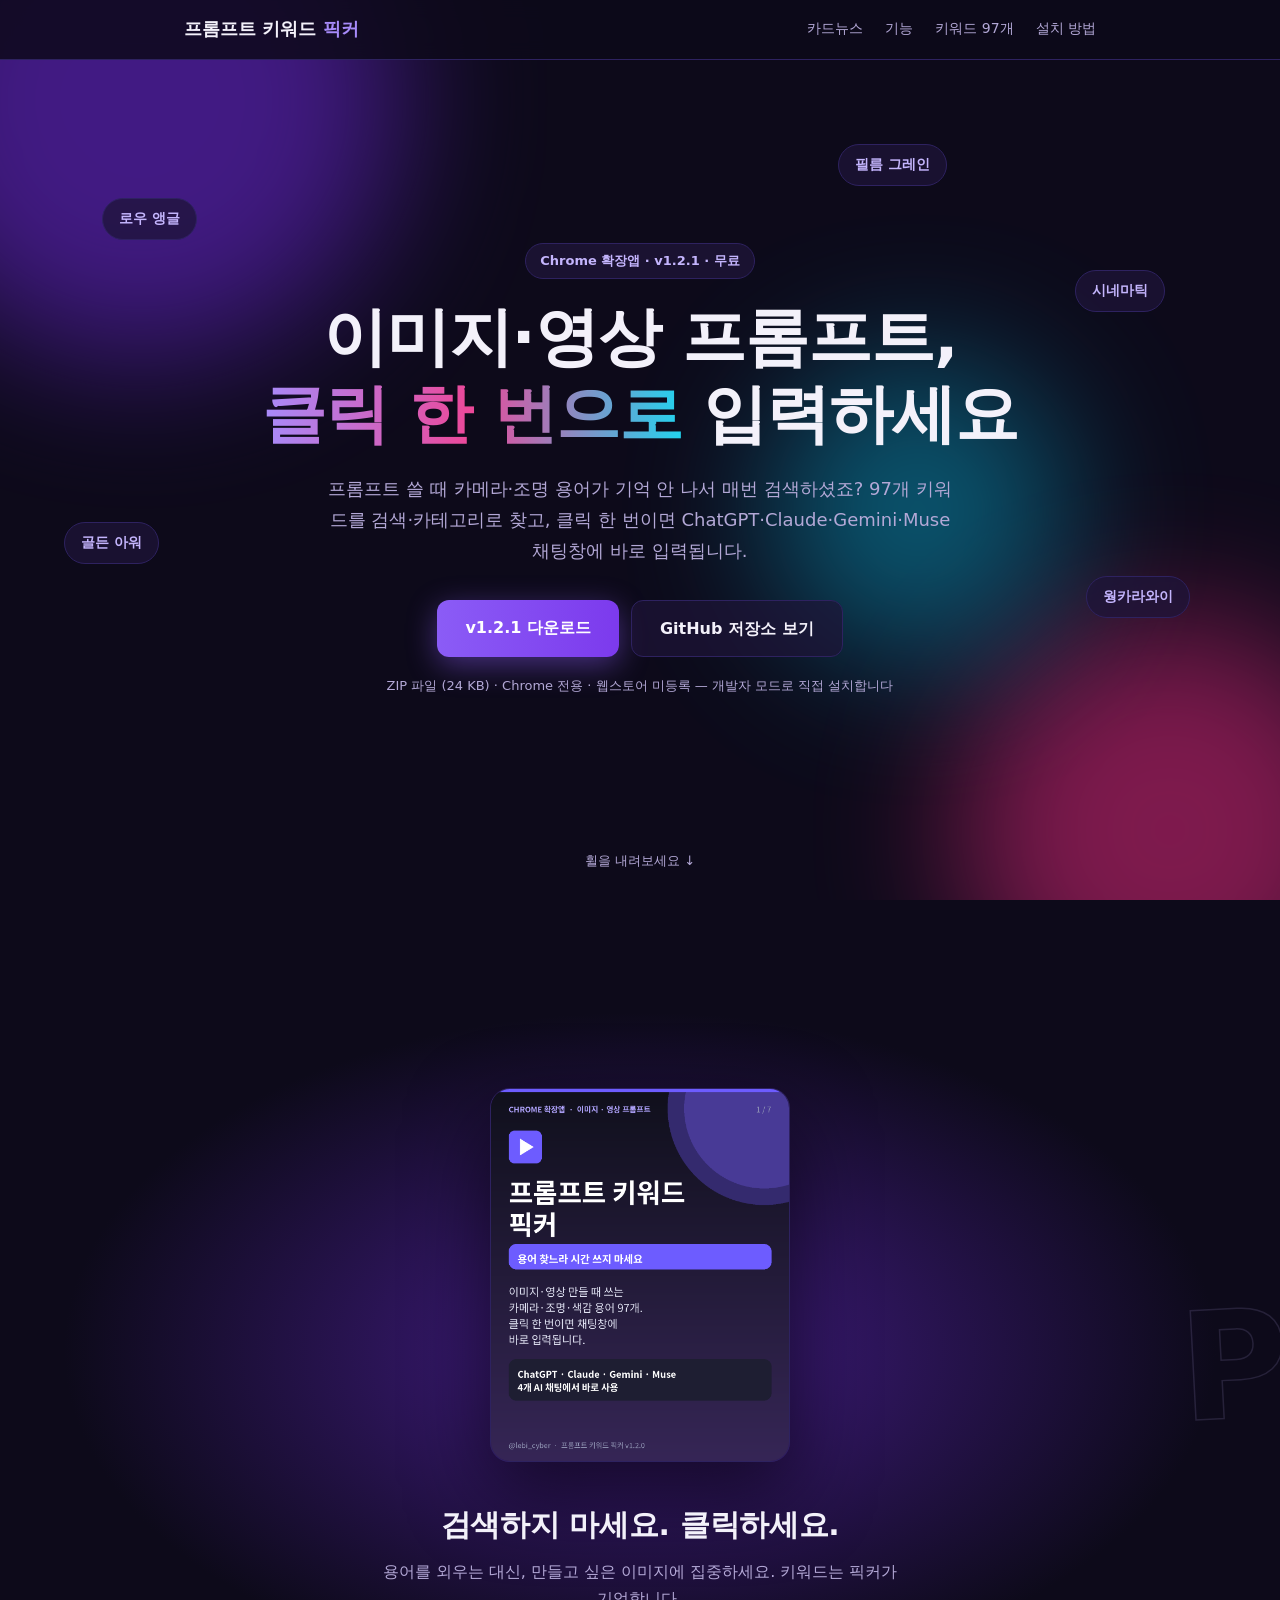
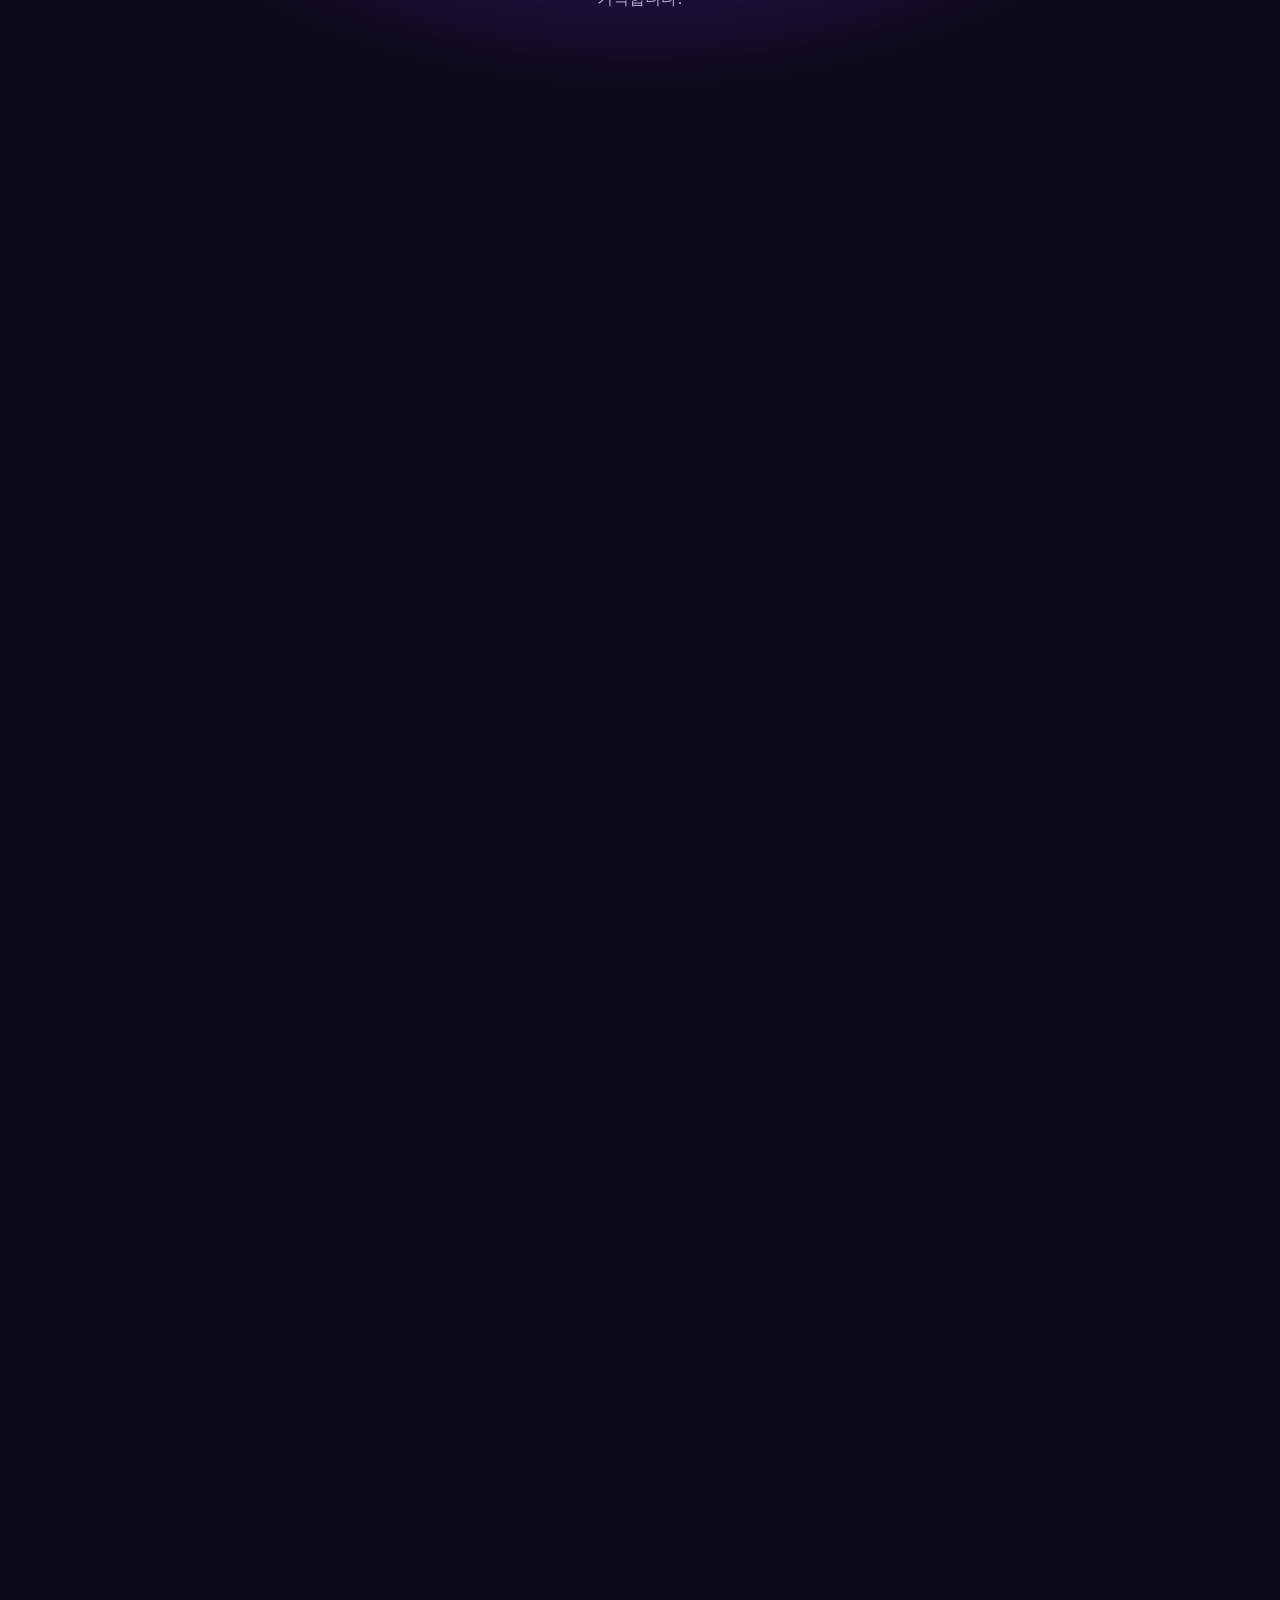
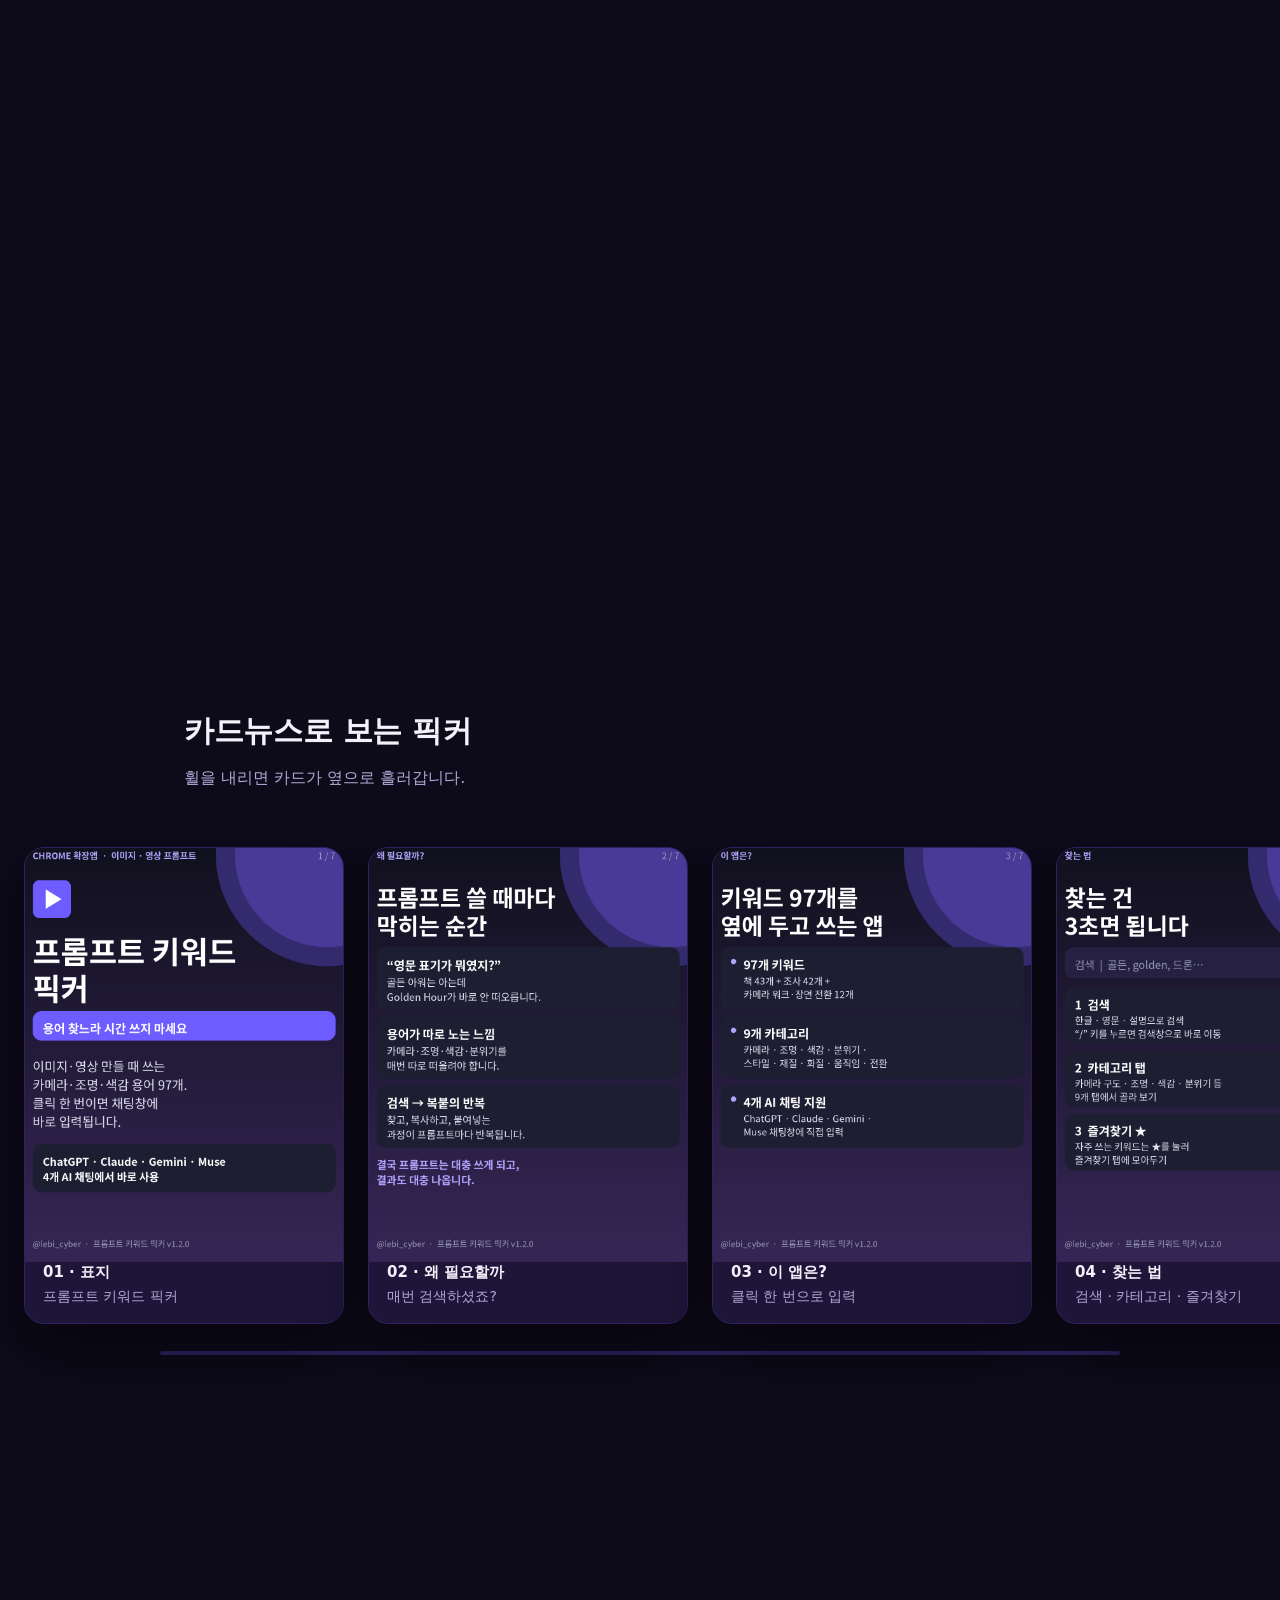
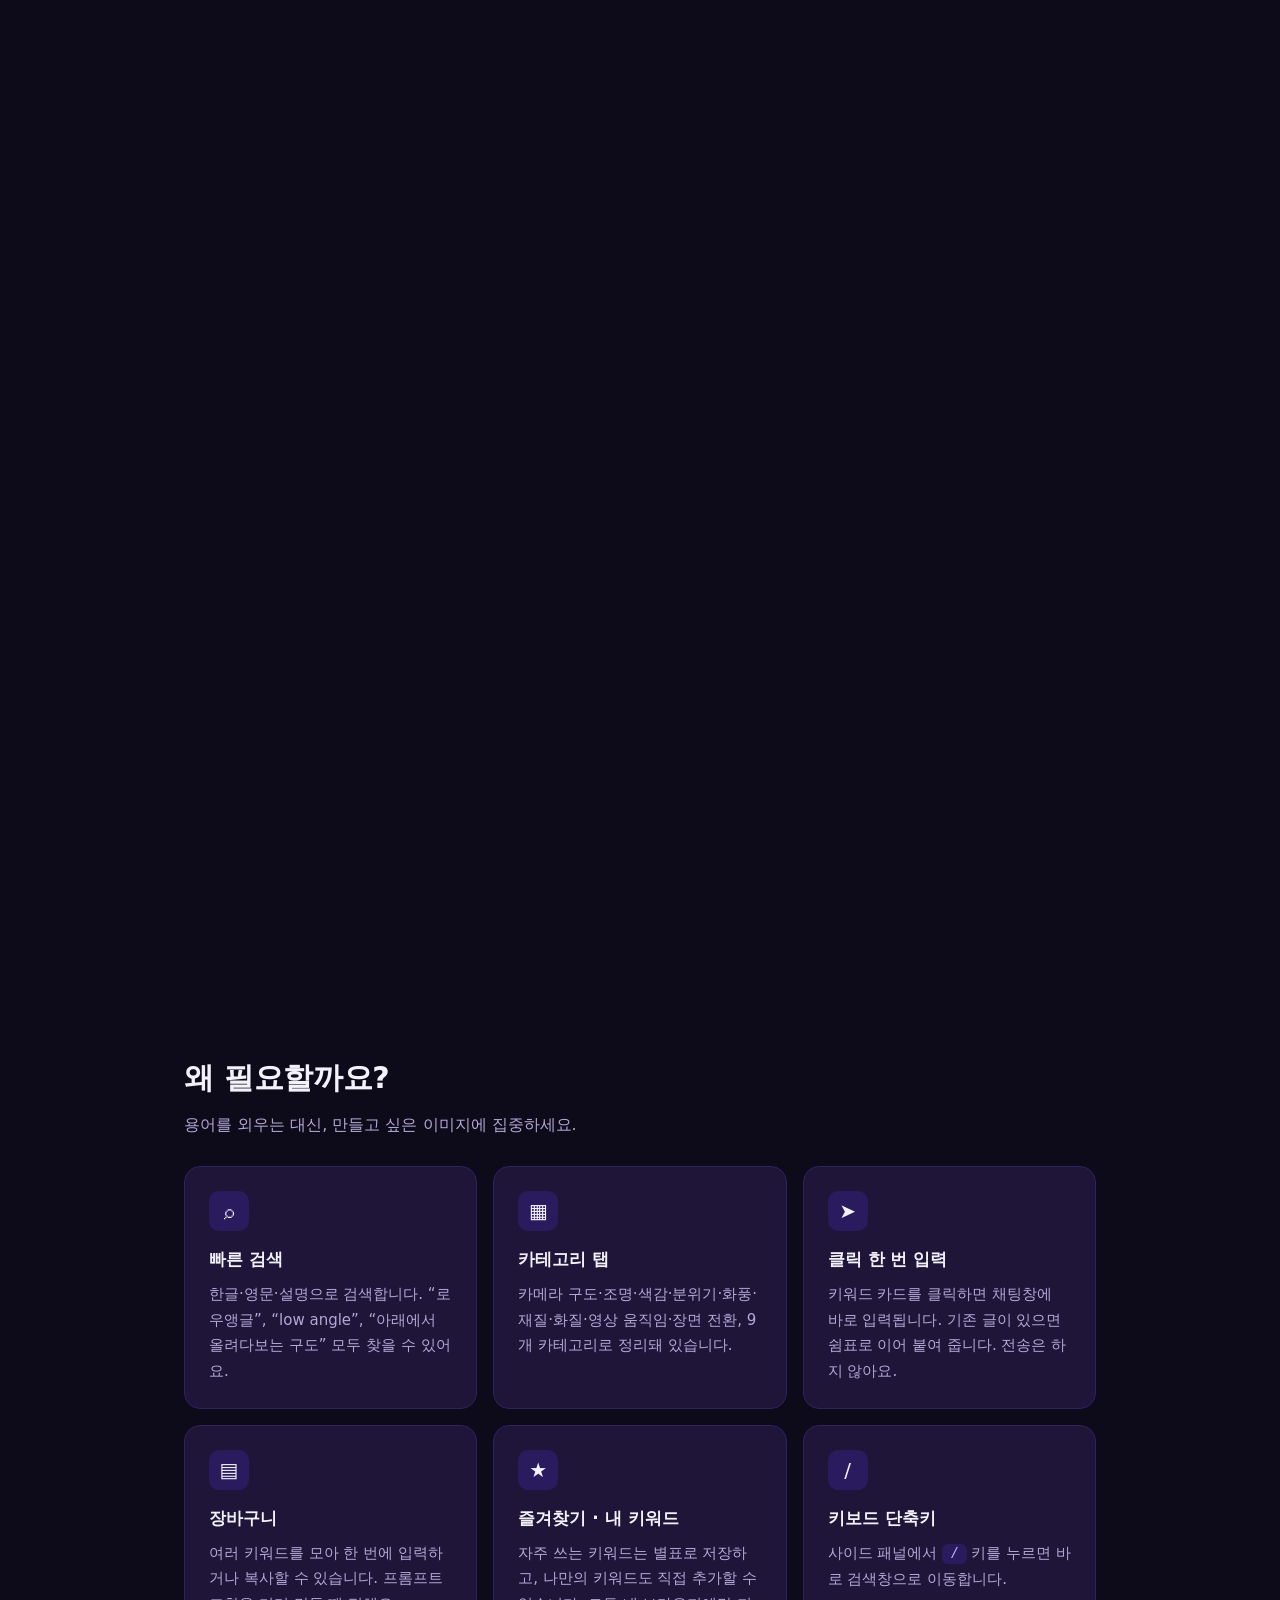
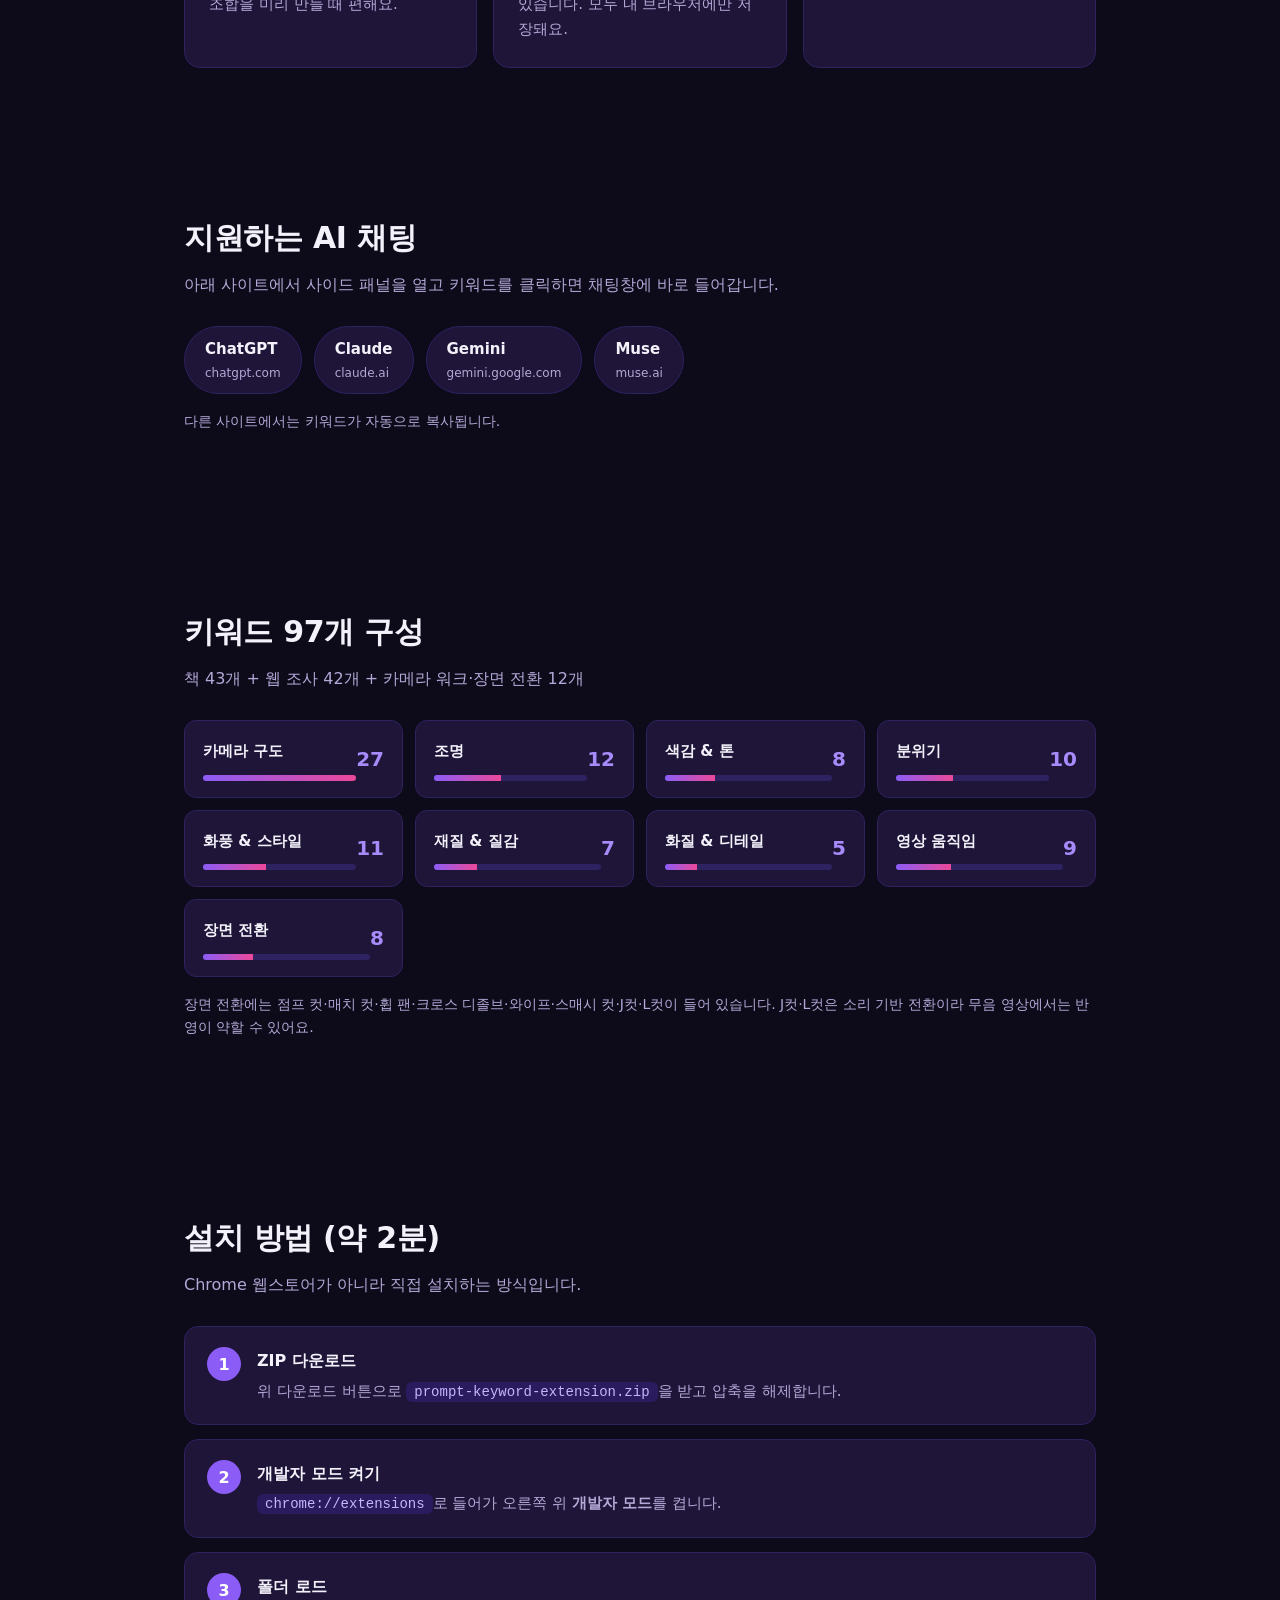
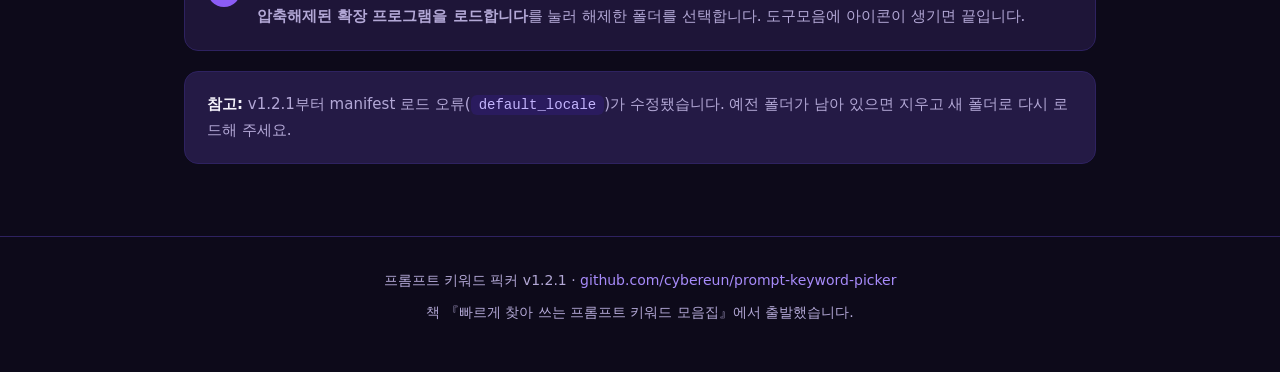
==== commit 99d64437: "Fix gallery scroll: overflow-x clip so sticky works, add card float" ====
--- a/index.html
+++ b/index.html
@@ -12,8 +12,8 @@
     --text:#f3f1fa; --muted:#b3a8d6;
   }
   *{margin:0;padding:0;box-sizing:border-box}
-  html{scroll-behavior:smooth}
-  body{background:var(--bg);color:var(--text);font-family:"Noto Sans KR","Malgun Gothic",system-ui,-apple-system,sans-serif;line-height:1.7;overflow-x:hidden}
+  html{scroll-behavior:smooth;overflow-x:clip}
+  body{background:var(--bg);color:var(--text);font-family:"Noto Sans KR","Malgun Gothic",system-ui,-apple-system,sans-serif;line-height:1.7;overflow-x:clip}
   a{color:var(--violet2);text-decoration:none}
   .wrap{max-width:960px;margin:0 auto;padding:0 24px}
   /* progress bar */
@@ -55,7 +55,7 @@
   .sub{color:var(--muted);margin-bottom:28px}
   /* scene: sticky scroll-driven morph */
   .scene-wrap{height:320vh;position:relative}
-  .scene{position:sticky;top:0;height:100vh;display:flex;align-items:center;justify-content:center;overflow:hidden}
+  .scene{position:-webkit-sticky;position:sticky;top:0;height:100vh;display:flex;align-items:center;justify-content:center;overflow:hidden}
   .scene-bg{position:absolute;inset:0;background:radial-gradient(ellipse 60% 50% at 50% 50%,#3b1d7a 0%,var(--bg) 75%);transition:background .2s}
   .scene-word{position:absolute;font-size:clamp(48px,12vw,150px);font-weight:800;white-space:nowrap;color:transparent;-webkit-text-stroke:1.5px rgba(196,181,253,.35);pointer-events:none}
   .scene-card{position:relative;z-index:2;text-align:center;padding:0 24px}
@@ -63,11 +63,14 @@
   .scene-card h2{margin-top:28px}
   .scene-card p{color:var(--muted);max-width:520px;margin:8px auto 0}
   /* horizontal gallery driven by wheel */
-  .h-wrap{height:340vh;position:relative}
-  .h-sticky{position:sticky;top:0;height:100vh;overflow:hidden;display:flex;flex-direction:column;justify-content:center}
+  .h-wrap{height:400vh;position:relative}
+  .h-sticky{position:-webkit-sticky;position:sticky;top:0;height:100vh;overflow:hidden;display:flex;flex-direction:column;justify-content:center}
   .h-head{max-width:960px;margin:0 auto 28px;padding:0 24px;width:100%}
   .h-track{display:flex;gap:24px;padding:0 24px;will-change:transform;width:max-content}
-  .h-card{flex:none;width:min(320px,74vw);border-radius:20px;overflow:hidden;border:1px solid var(--line);box-shadow:0 24px 60px rgba(0,0,0,.5);background:var(--card)}
+  .h-card{flex:none;width:min(320px,74vw);border-radius:20px;overflow:hidden;border:1px solid var(--line);box-shadow:0 24px 60px rgba(0,0,0,.5);background:var(--card);animation:cardfloat 5s ease-in-out infinite}
+  .h-card:nth-child(2n){animation-delay:.7s}
+  .h-card:nth-child(3n){animation-delay:1.4s}
+  @keyframes cardfloat{0%,100%{transform:translateY(0) rotate(-.4deg)}50%{transform:translateY(-12px) rotate(.4deg)}}
   .h-card img{width:100%;display:block;aspect-ratio:4/5;object-fit:cover;transform:scale(1.08);transition:transform .3s}
   .h-card:hover img{transform:scale(1)}
   .h-card .cap{padding:14px 18px;font-size:14px;color:var(--muted)}
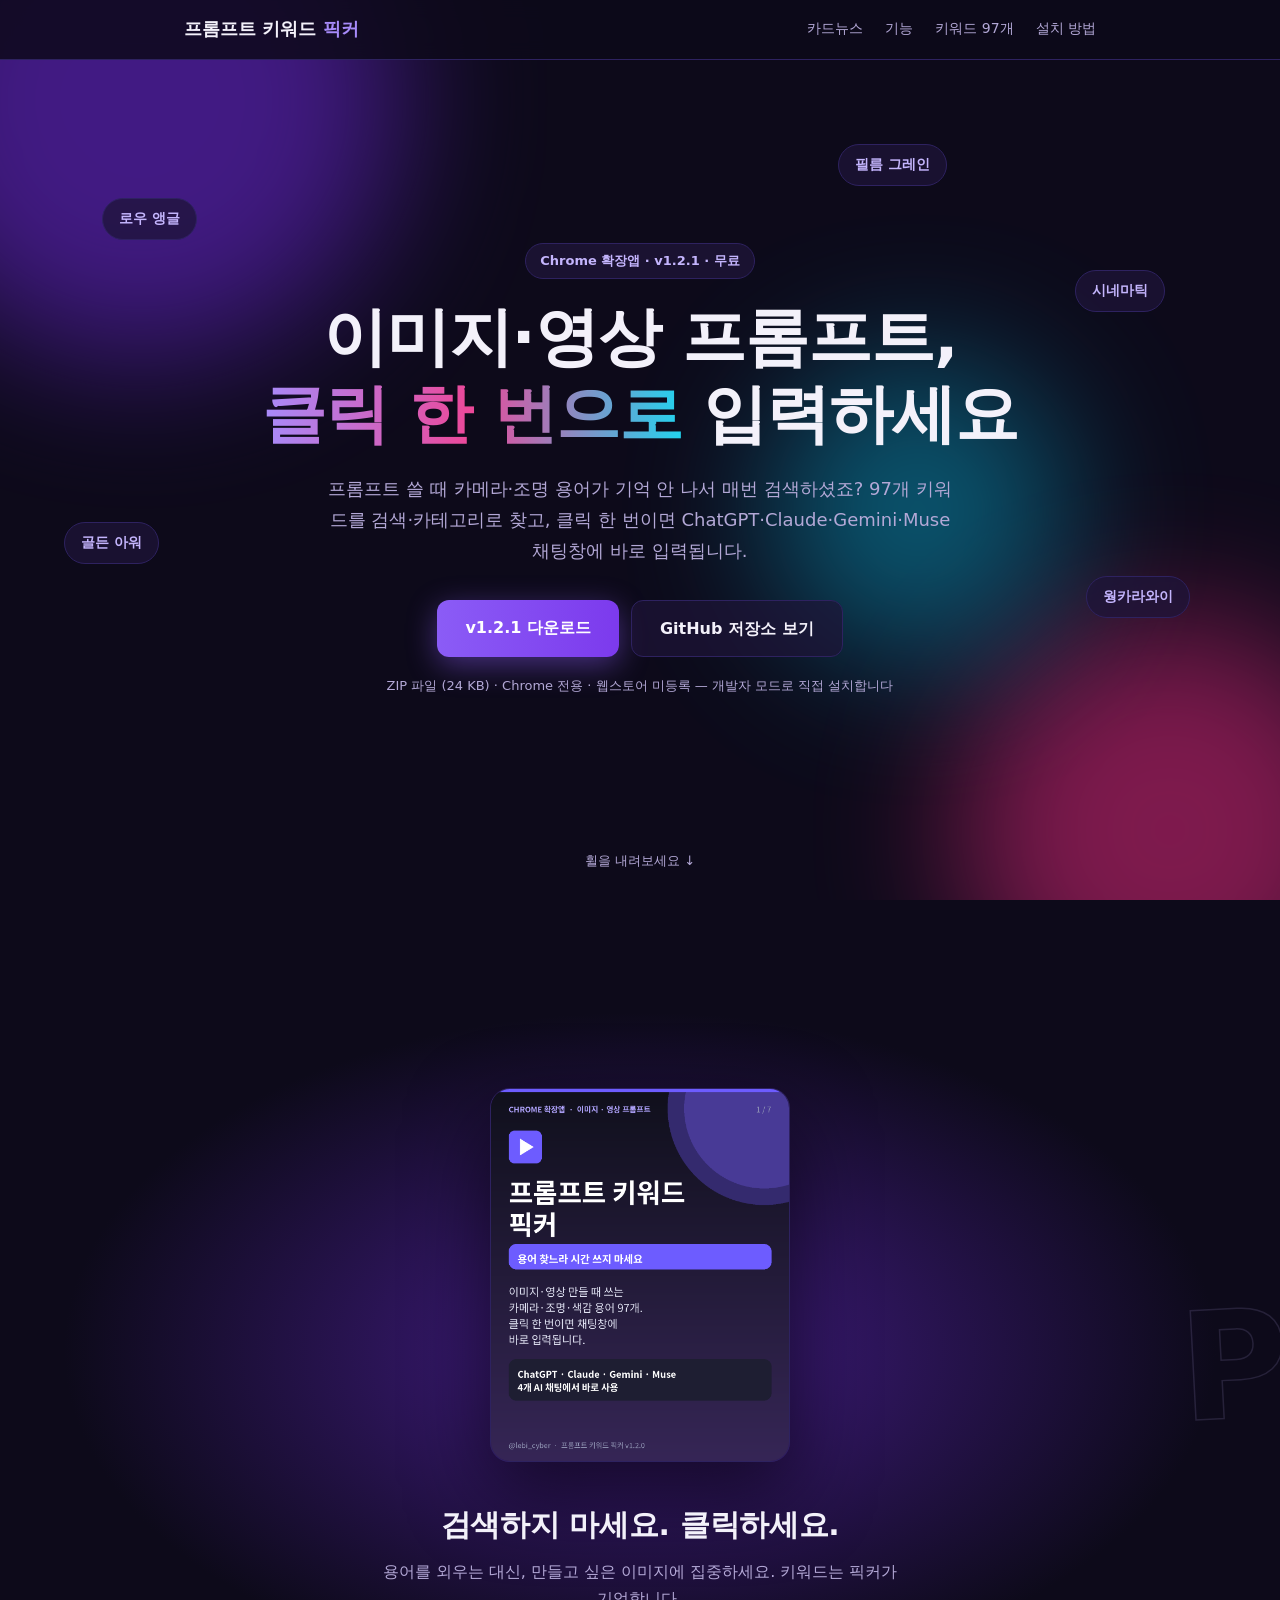
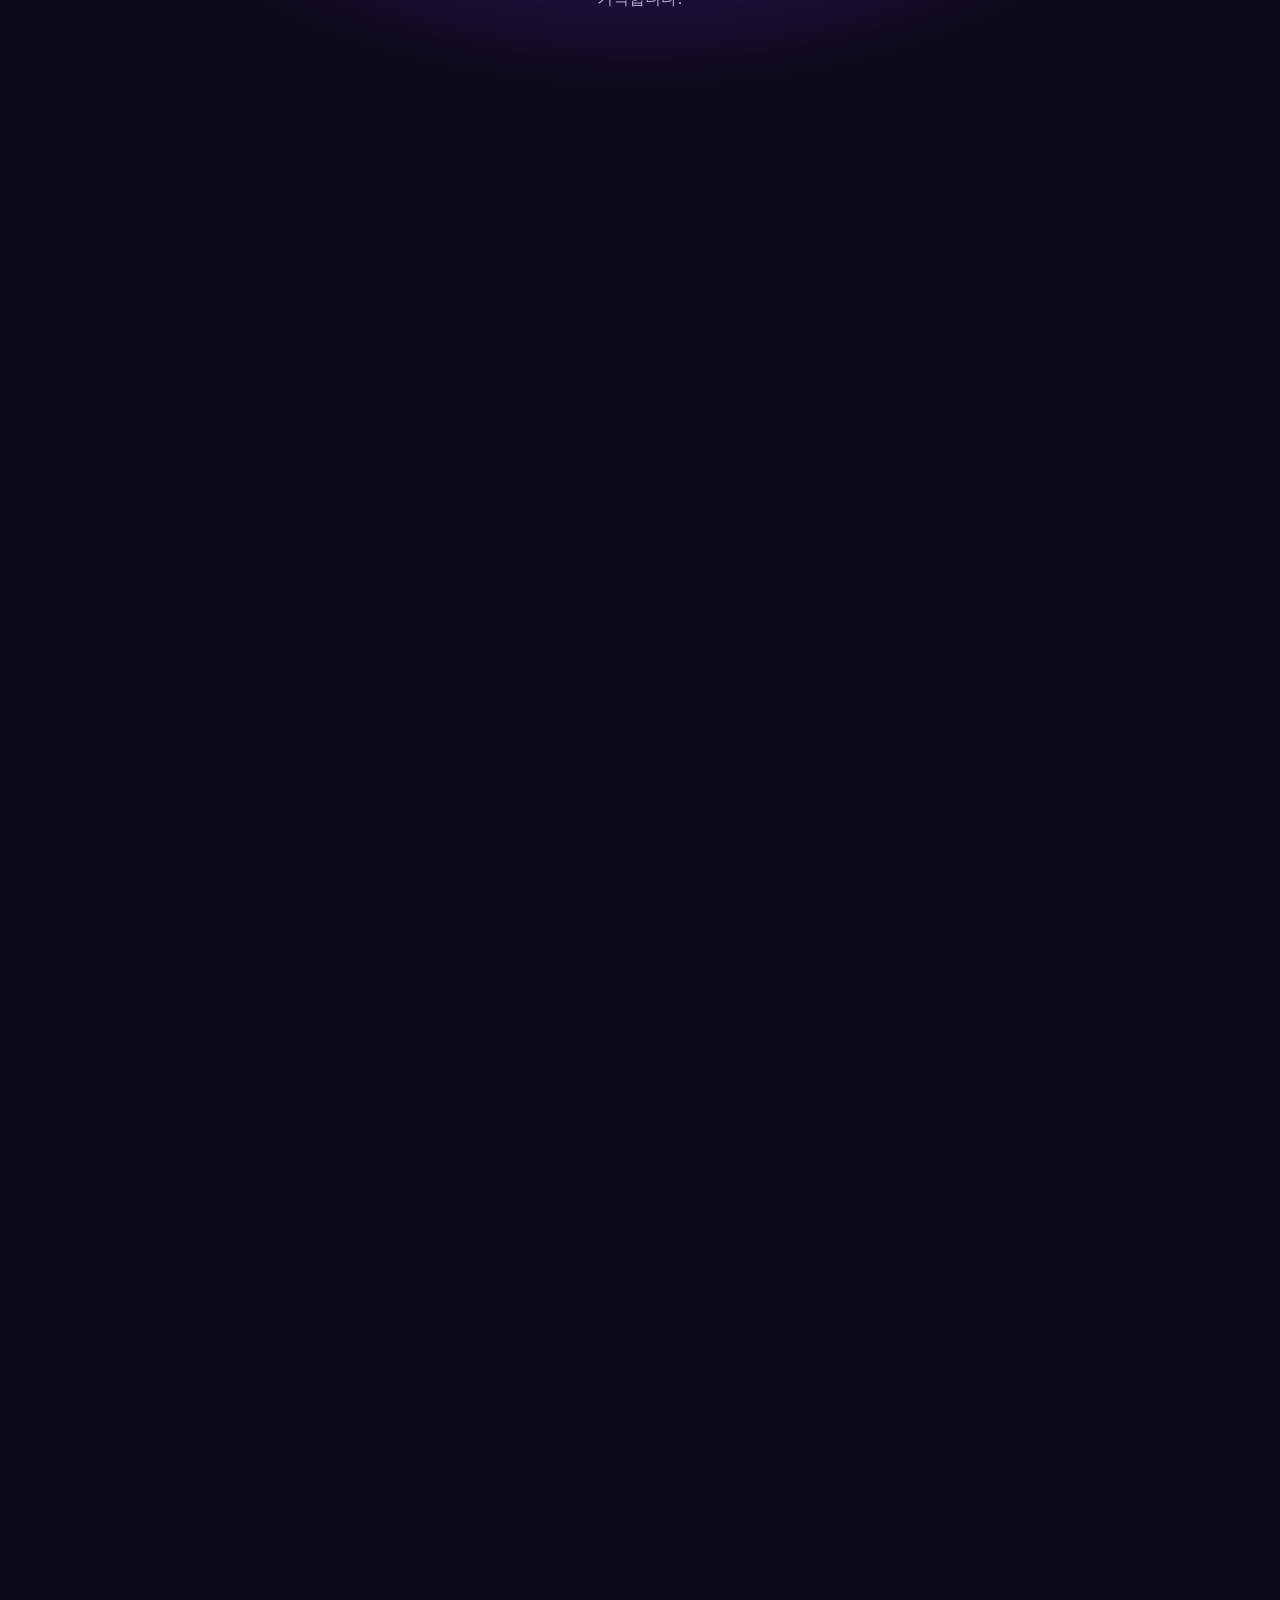
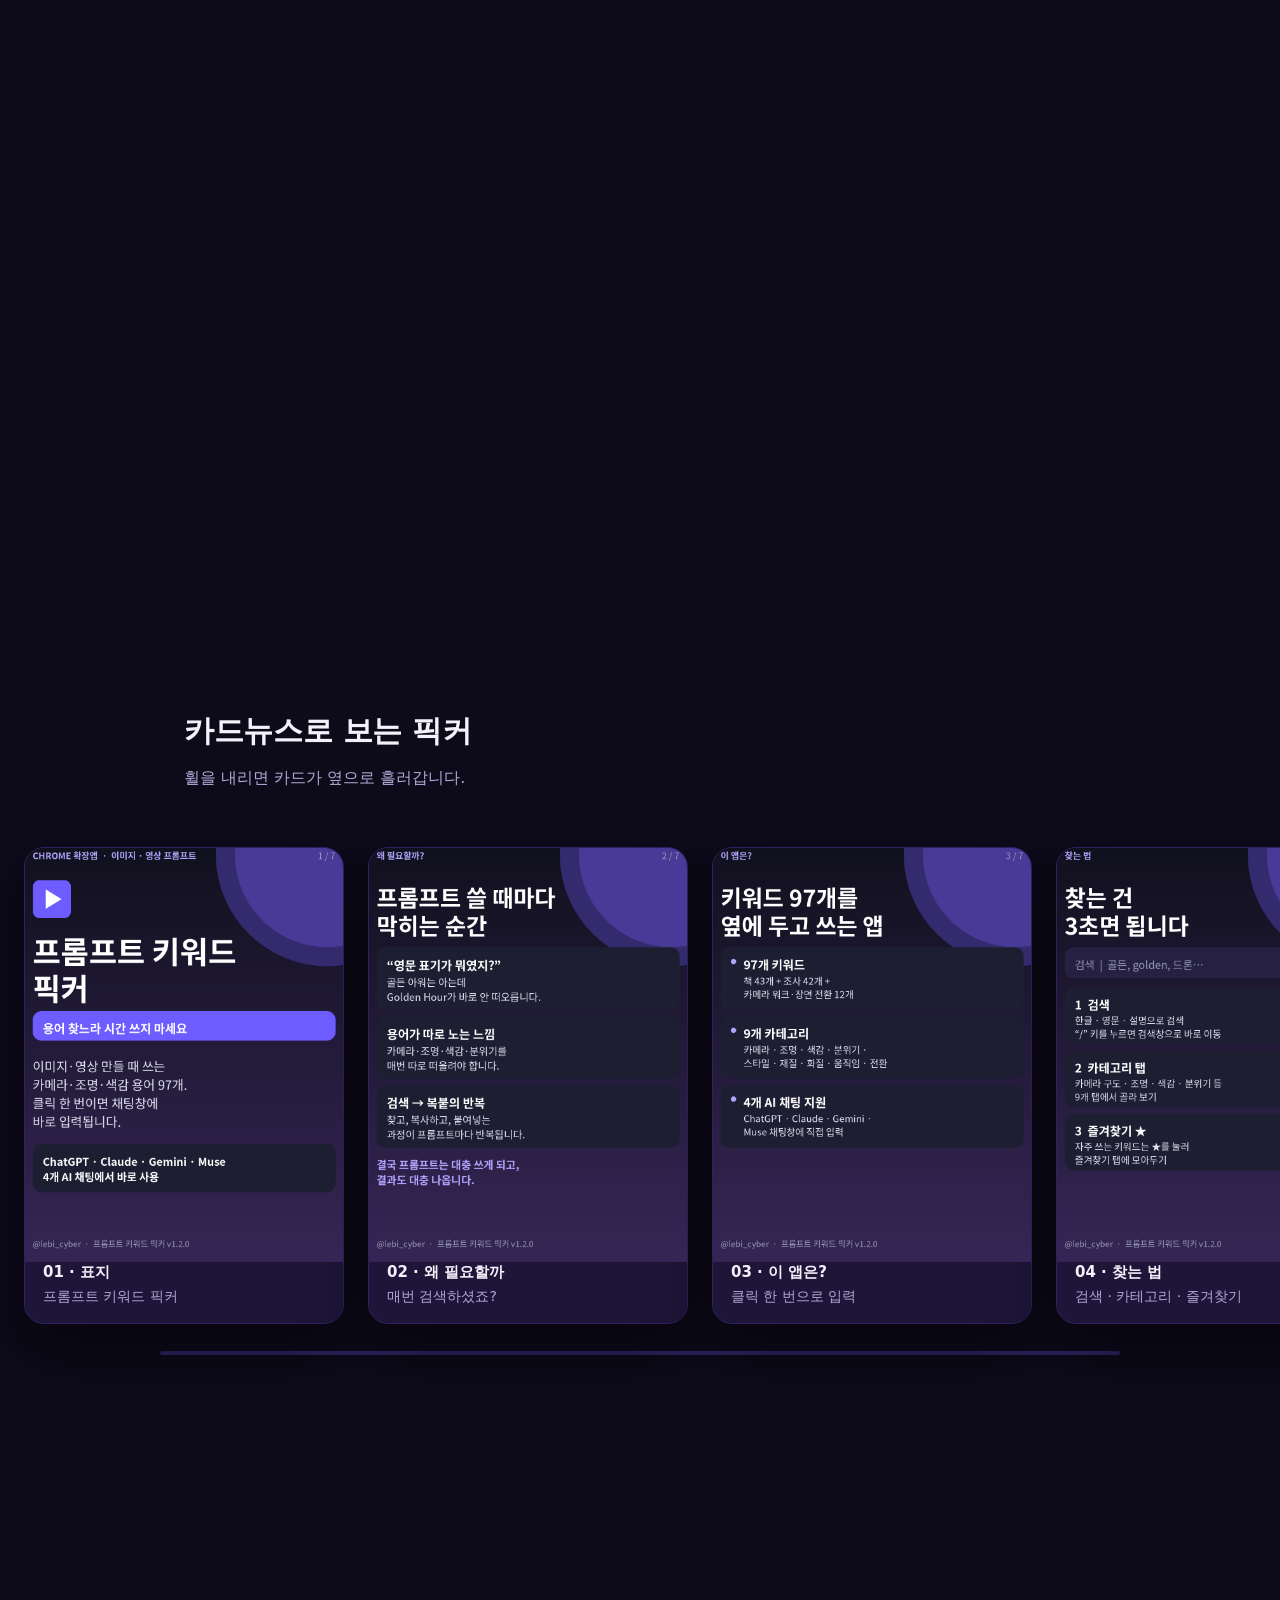
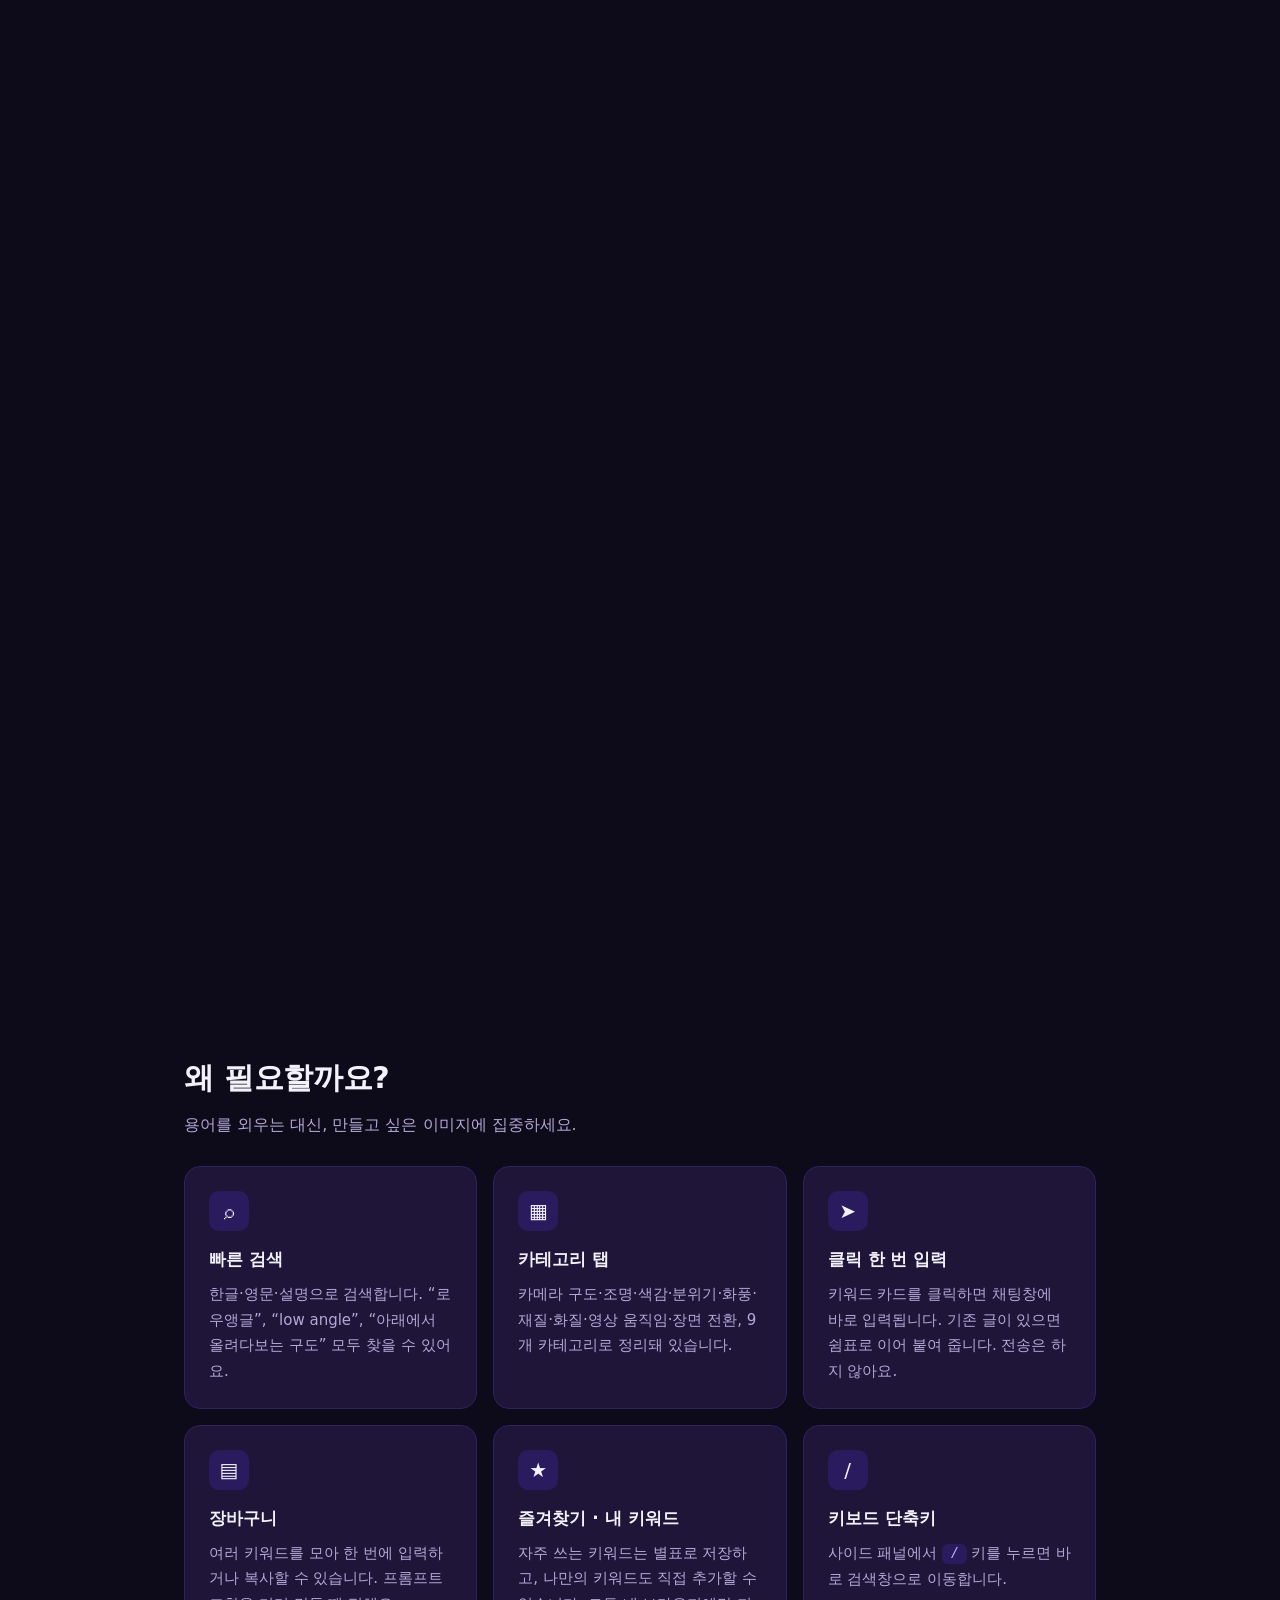
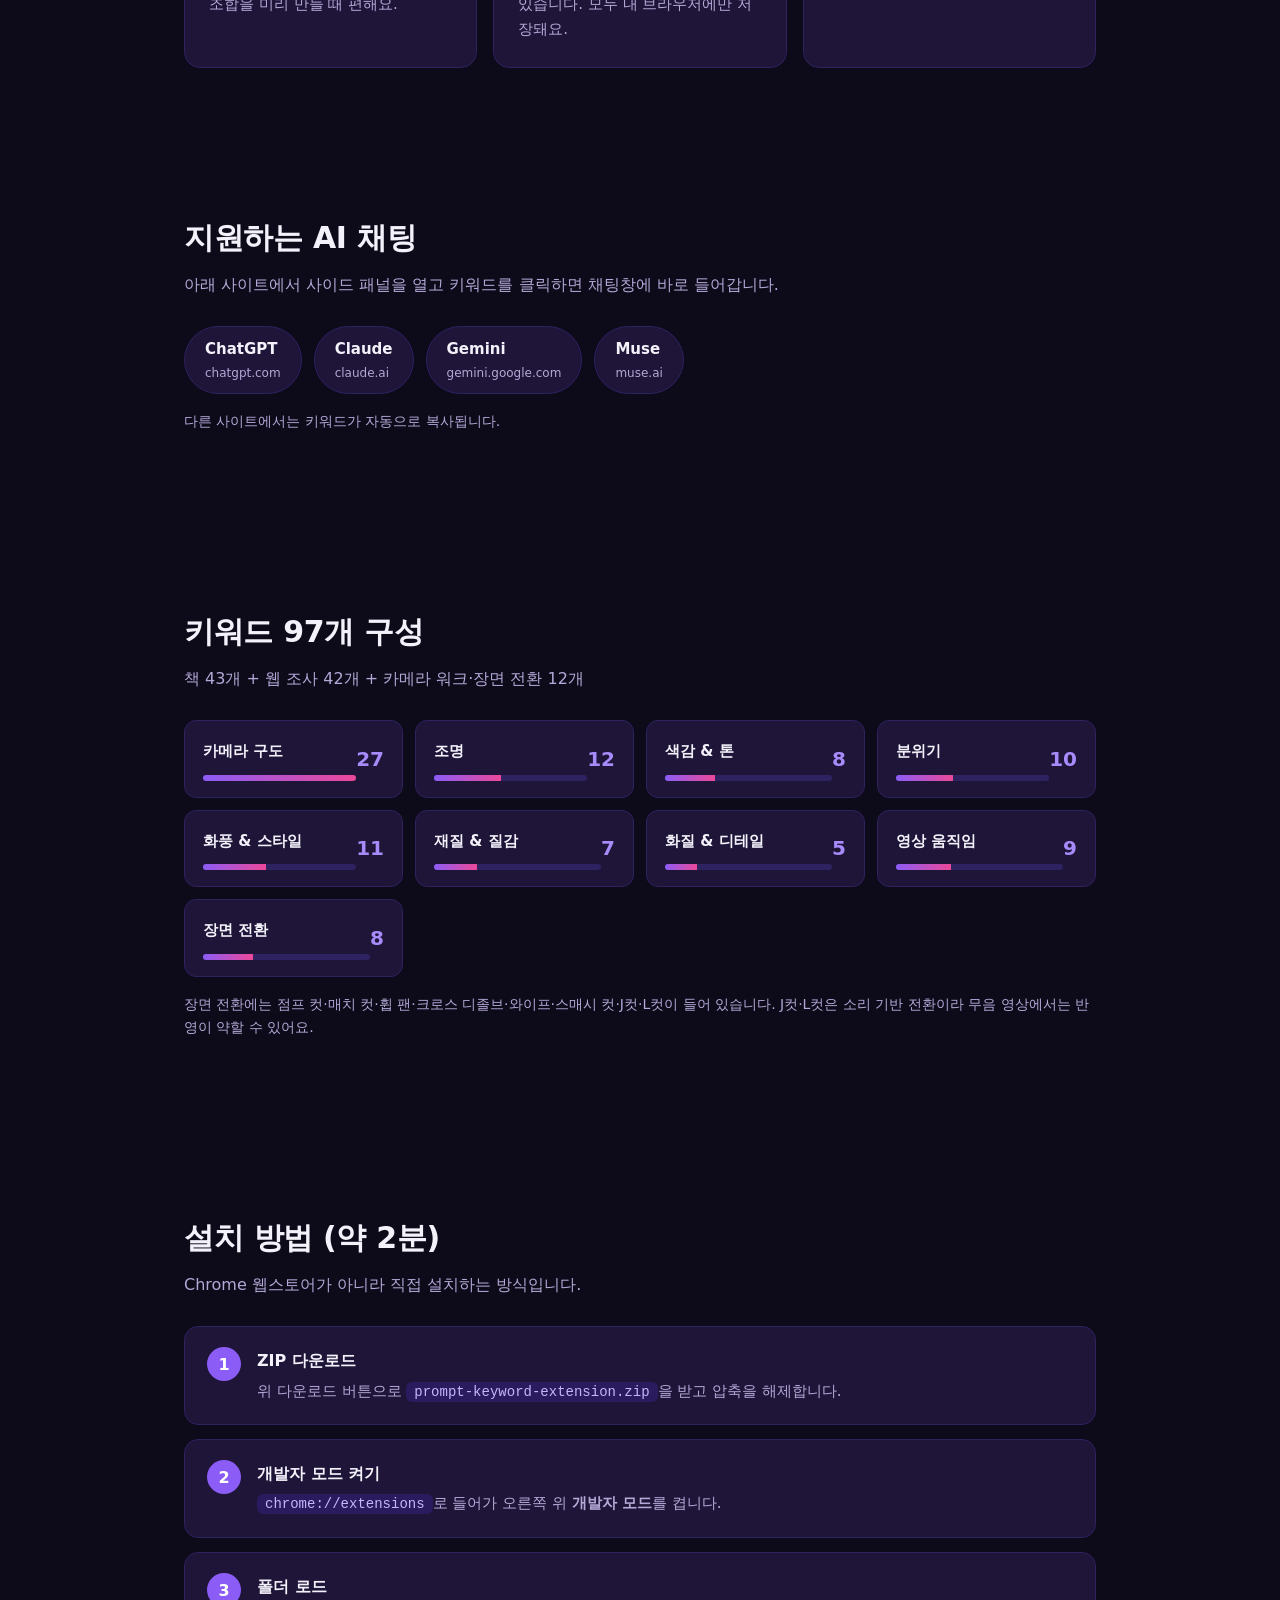
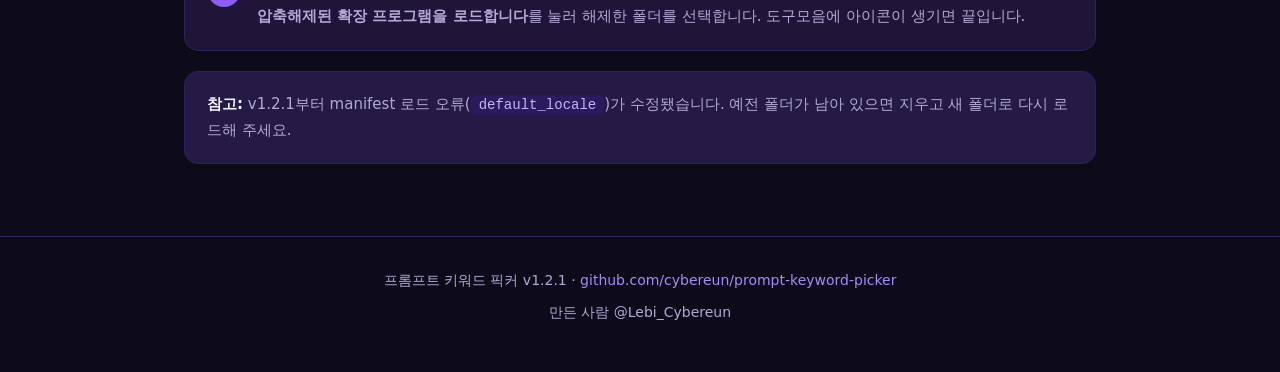
==== commit f88e3674: "Footer: replace book credit with author @Lebi_Cybereun" ====
--- a/index.html
+++ b/index.html
@@ -244,7 +244,7 @@
 <footer>
   <div class="wrap">
     <p>프롬프트 키워드 픽커 v1.2.1 · <a href="https://github.com/cybereun/prompt-keyword-picker">github.com/cybereun/prompt-keyword-picker</a></p>
-    <p style="margin-top:8px">책 『빠르게 찾아 쓰는 프롬프트 키워드 모음집』에서 출발했습니다.</p>
+    <p style="margin-top:8px">만든 사람 @Lebi_Cybereun</p>
   </div>
 </footer>
 
